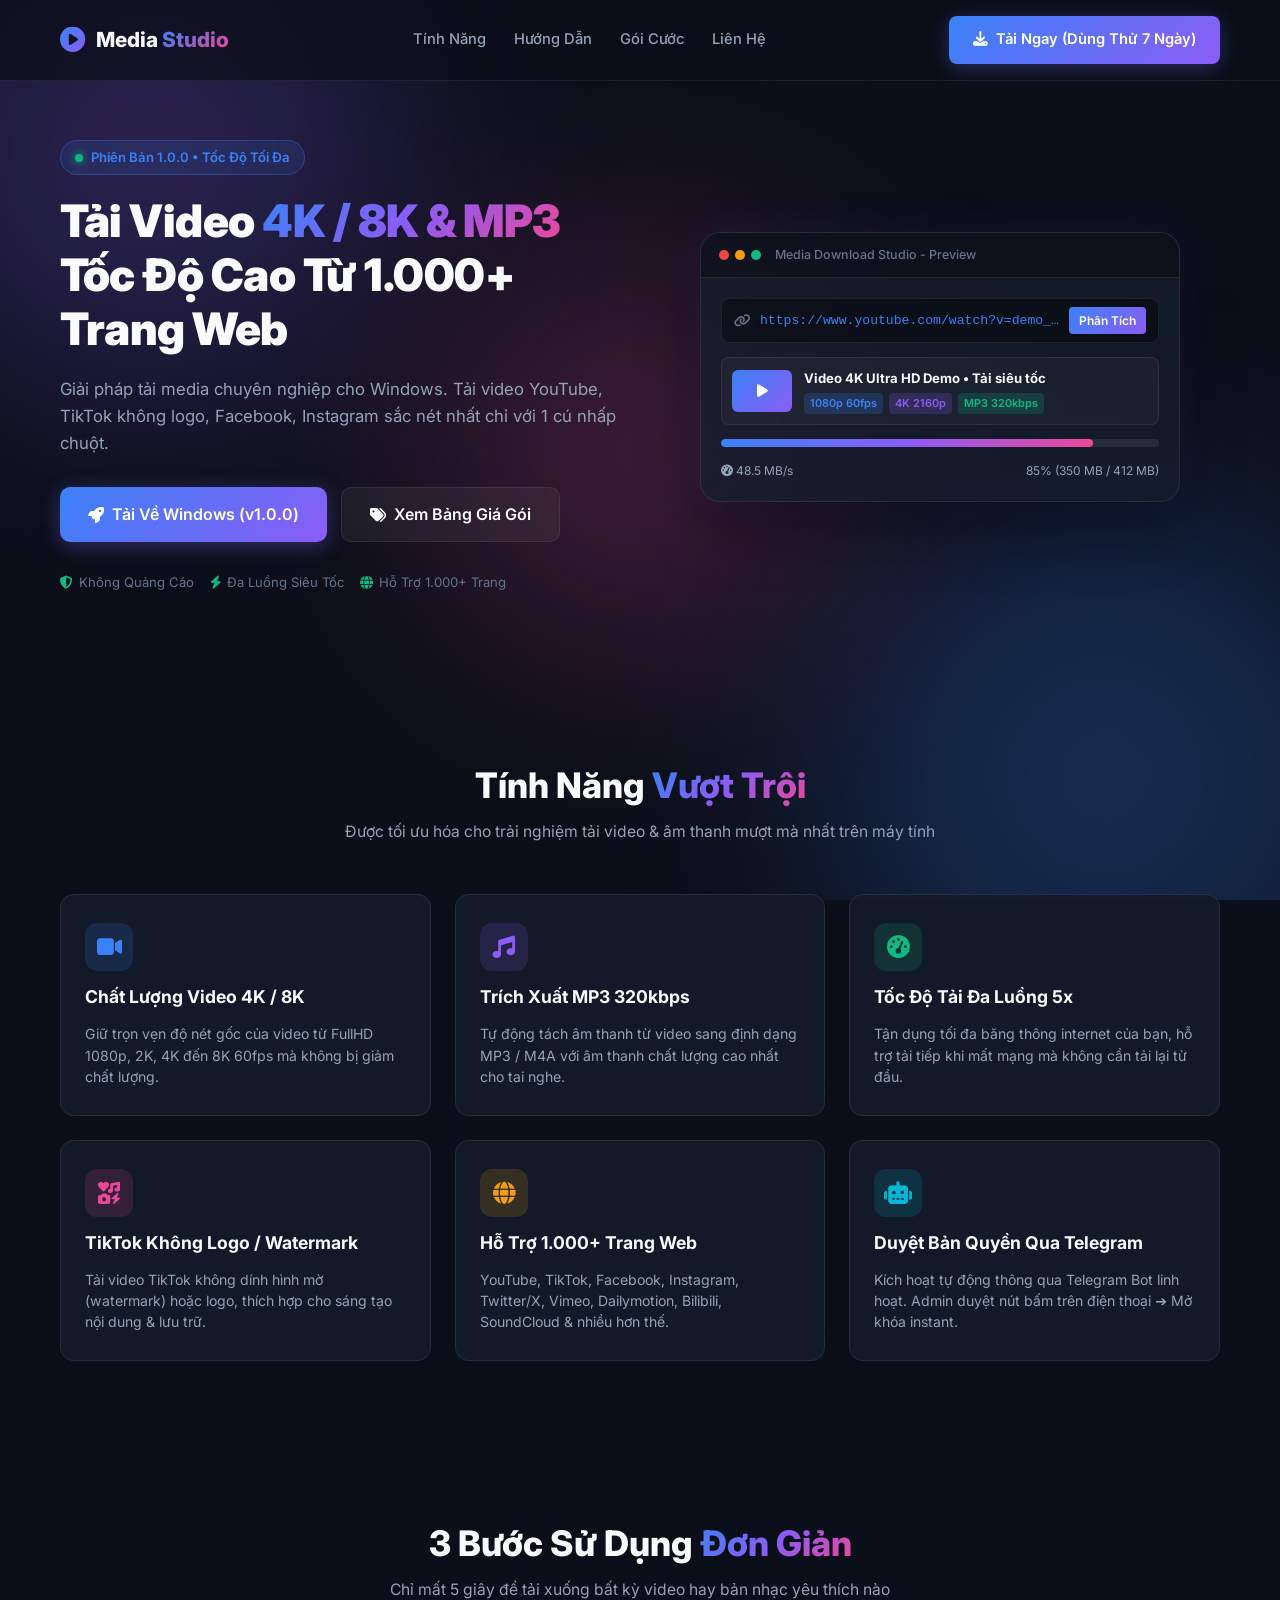
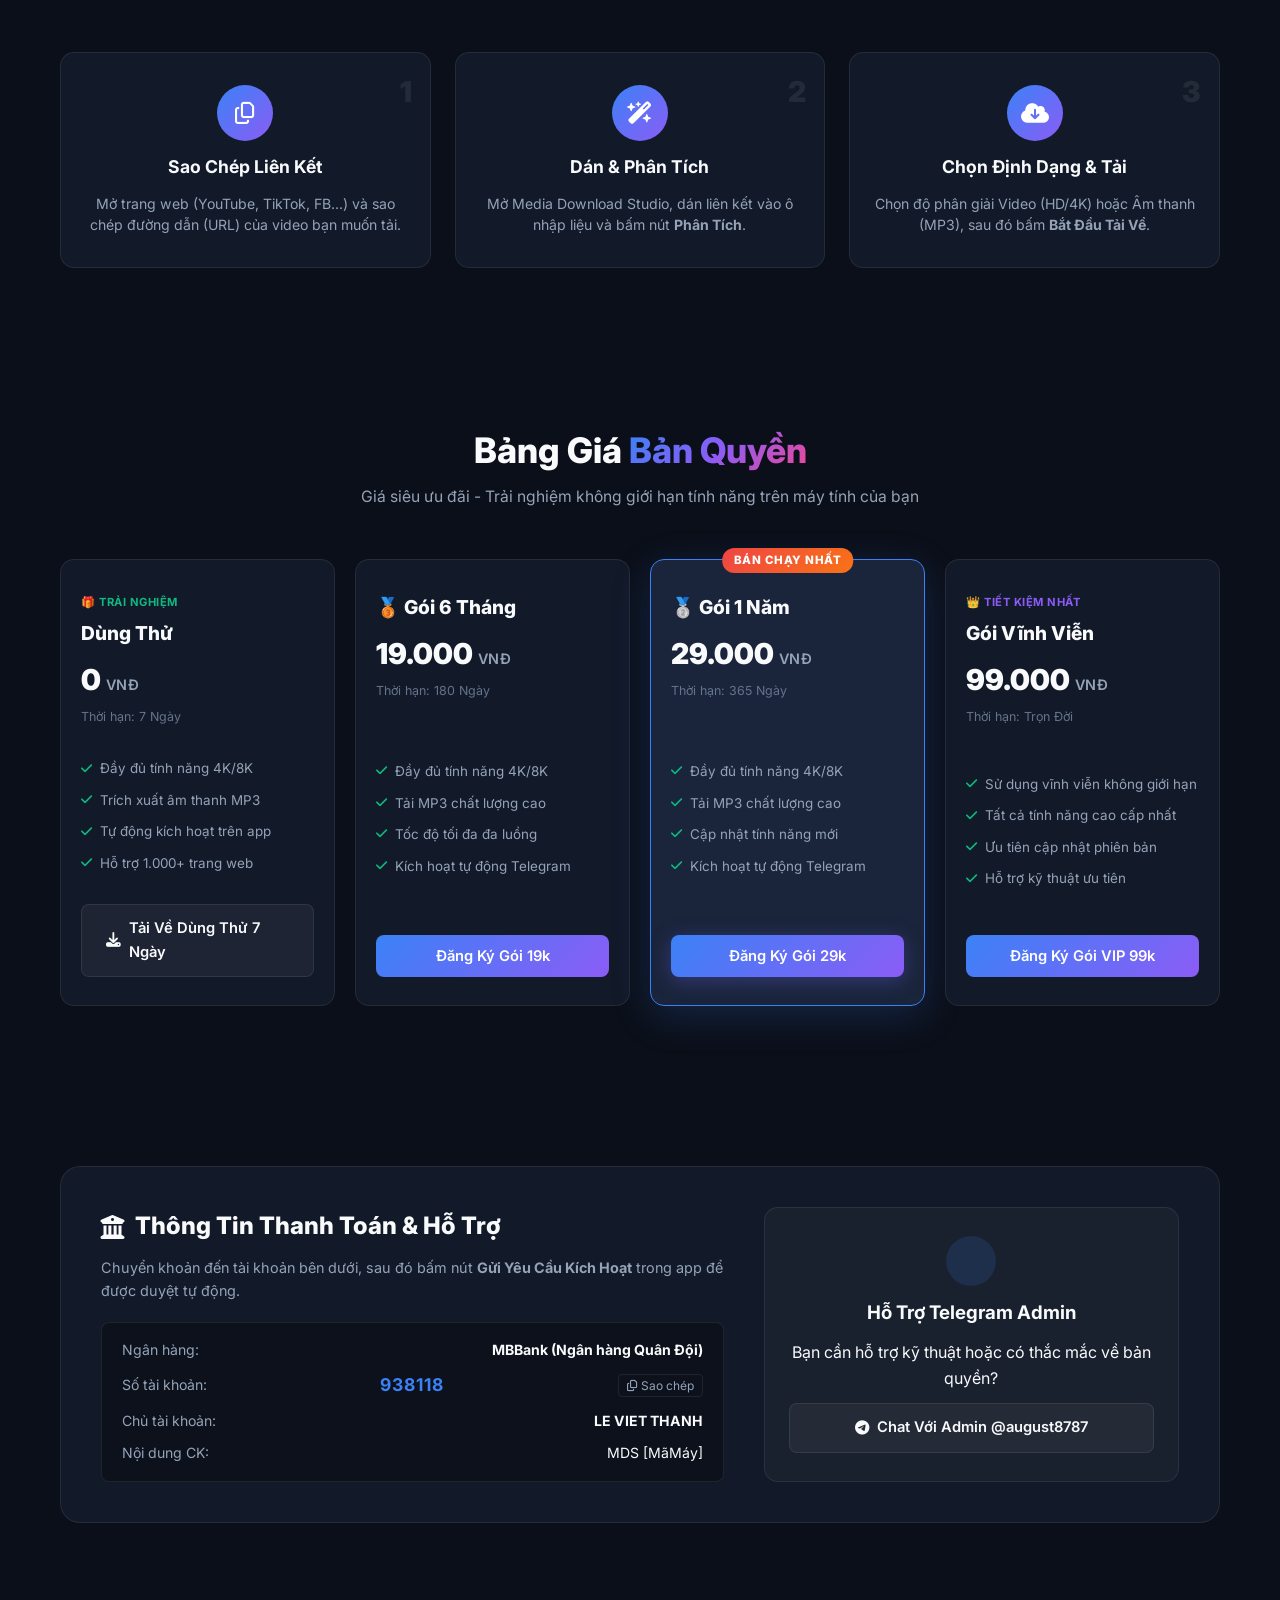
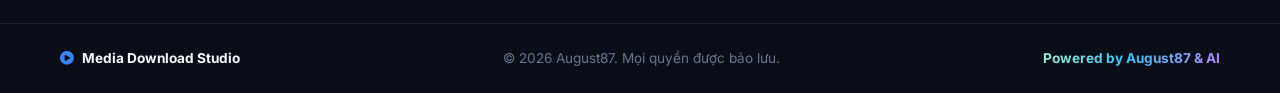
==== public/index.html @ b97351f9 "Link landing page download buttons directly to GitHub Release v1.0.0 zip" ====
<!DOCTYPE html>
<html lang="vi">
<head>
    <meta charset="UTF-8">
    <meta name="viewport" content="width=device-width, initial-scale=1.0">
    <title>Media Download Studio - Tải Video 4K & MP3 Tốc Độ Cao</title>
    <meta name="description" content="Phần mềm tải video 4K/8K và âm thanh MP3 tốc độ cao từ YouTube, TikTok không logo, Facebook, Instagram & 1.000+ trang web. Dùng thử 7 ngày miễn phí!">
    <meta name="keywords" content="Media Download Studio, tải video youtube, tải tiktok không logo, tải video fb, tải mp3 320kbps, phần mềm tải video">
    
    <!-- OpenGraph SEO -->
    <meta property="og:title" content="Media Download Studio - Phần Mềm Tải Video & MP3 Tốc Độ Cao">
    <meta property="og:description" content="Tải video 4K/8K và MP3 sắc nét từ 1.000+ trang web. Giao diện tiếng Việt, siêu tốc, không quảng cáo. Dùng thử 7 ngày miễn phí!">
    <meta property="og:type" content="website">

    <!-- Google Fonts & FontAwesome -->
    <link rel="preconnect" href="https://fonts.googleapis.com">
    <link rel="preconnect" href="https://fonts.gstatic.com" crossorigin>
    <link href="https://fonts.googleapis.com/css2?family=Inter:wght@300;400;500;600;700;800;900&display=swap" rel="stylesheet">
    <link rel="stylesheet" href="https://cdnjs.cloudflare.com/ajax/libs/font-awesome/6.4.0/css/all.min.css">
    
    <link rel="stylesheet" href="style.css">
</head>
<body>
    <div class="background-blobs">
        <div class="blob blob-1"></div>
        <div class="blob blob-2"></div>
        <div class="blob blob-3"></div>
    </div>

    <!-- Header Navbar -->
    <header class="site-header">
        <div class="container navbar-inner">
            <a href="#" class="logo">
                <i class="fa-solid fa-circle-play logo-icon"></i>
                <span class="logo-text">Media <span class="highlight">Studio</span></span>
            </a>
            <nav class="nav-links">
                <a href="#features">Tính Năng</a>
                <a href="#how-it-works">Hướng Dẫn</a>
                <a href="#pricing">Gói Cước</a>
                <a href="#support">Liên Hệ</a>
            </nav>
            <div class="header-cta">
                <a href="https://github.com/tuongotpho/media_dl/releases/download/v1.0.0/MediaDownloadStudio_v1.0.zip" class="btn-primary btn-glow btn-download-app" target="_blank" rel="noopener">
                    <i class="fa-solid fa-download"></i> Tải Ngay (Dùng Thử 7 Ngày)
                </a>
            </div>
        </div>
    </header>

    <!-- Hero Section -->
    <section class="hero-section">
        <div class="container hero-inner">
            <div class="hero-content">
                <div class="hero-badge">
                    <span class="pulse-dot"></span>
                    <span>Phiên Bản 1.0.0 • Tốc Độ Tối Đa</span>
                </div>
                <h1 class="hero-title">
                    Tải Video <span class="gradient-text">4K / 8K & MP3</span> Tốc Độ Cao Từ 1.000+ Trang Web
                </h1>
                <p class="hero-subtitle">
                    Giải pháp tải media chuyên nghiệp cho Windows. Tải video YouTube, TikTok không logo, Facebook, Instagram sắc nét nhất chỉ với 1 cú nhấp chuột.
                </p>
                <div class="hero-buttons">
                    <a href="https://github.com/tuongotpho/media_dl/releases/download/v1.0.0/MediaDownloadStudio_v1.0.zip" class="btn-primary btn-lg btn-glow btn-download-app" target="_blank" rel="noopener">
                        <i class="fa-solid fa-rocket"></i> Tải Về Windows (v1.0.0)
                    </a>
                    <a href="#pricing" class="btn-outline btn-lg">
                        <i class="fa-solid fa-tags"></i> Xem Bảng Giá Gói
                    </a>
                </div>
                <div class="hero-trust-tags">
                    <span><i class="fa-solid fa-shield-halved"></i> Không Quảng Cáo</span>
                    <span><i class="fa-solid fa-bolt"></i> Đa Luồng Siêu Tốc</span>
                    <span><i class="fa-solid fa-globe"></i> Hỗ Trợ 1.000+ Trang</span>
                </div>
            </div>

            <!-- Hero App Preview Mockup -->
            <div class="hero-mockup-wrapper">
                <div class="mockup-card">
                    <div class="mockup-header">
                        <div class="window-dots">
                            <span class="dot red"></span>
                            <span class="dot yellow"></span>
                            <span class="dot green"></span>
                        </div>
                        <div class="mockup-title">Media Download Studio - Preview</div>
                    </div>
                    <div class="mockup-body">
                        <div class="fake-input-bar">
                            <i class="fa-solid fa-link"></i>
                            <span class="fake-url">https://www.youtube.com/watch?v=demo_video_4k</span>
                            <span class="fake-btn">Phân Tích</span>
                        </div>
                        <div class="fake-preview-item">
                            <div class="fake-thumb">
                                <i class="fa-solid fa-play"></i>
                            </div>
                            <div class="fake-info">
                                <div class="fake-title">Video 4K Ultra HD Demo • Tải siêu tốc</div>
                                <div class="fake-tags">
                                    <span class="tag-blue">1080p 60fps</span>
                                    <span class="tag-purple">4K 2160p</span>
                                    <span class="tag-emerald">MP3 320kbps</span>
                                </div>
                            </div>
                        </div>
                        <div class="fake-progress-bar">
                            <div class="progress-fill" style="width: 85%;"></div>
                        </div>
                        <div class="fake-stats">
                            <span><i class="fa-solid fa-gauge-high"></i> 48.5 MB/s</span>
                            <span>85% (350 MB / 412 MB)</span>
                        </div>
                    </div>
                </div>
            </div>
        </div>
    </section>

    <!-- Features Section -->
    <section id="features" class="features-section">
        <div class="container">
            <div class="section-header">
                <h2 class="section-title">Tính Năng <span class="gradient-text">Vượt Trội</span></h2>
                <p class="section-subtitle">Được tối ưu hóa cho trải nghiệm tải video & âm thanh mượt mà nhất trên máy tính</p>
            </div>

            <div class="features-grid">
                <div class="feature-card">
                    <div class="feature-icon icon-blue">
                        <i class="fa-solid fa-video"></i>
                    </div>
                    <h3>Chất Lượng Video 4K / 8K</h3>
                    <p>Giữ trọn vẹn độ nét gốc của video từ FullHD 1080p, 2K, 4K đến 8K 60fps mà không bị giảm chất lượng.</p>
                </div>

                <div class="feature-card">
                    <div class="feature-icon icon-purple">
                        <i class="fa-solid fa-music"></i>
                    </div>
                    <h3>Trích Xuất MP3 320kbps</h3>
                    <p>Tự động tách âm thanh từ video sang định dạng MP3 / M4A với âm thanh chất lượng cao nhất cho tai nghe.</p>
                </div>

                <div class="feature-card">
                    <div class="feature-icon icon-emerald">
                        <i class="fa-solid fa-gauge-high"></i>
                    </div>
                    <h3>Tốc Độ Tải Đa Luồng 5x</h3>
                    <p>Tận dụng tối đa băng thông internet của bạn, hỗ trợ tải tiếp khi mất mạng mà không cần tải lại từ đầu.</p>
                </div>

                <div class="feature-card">
                    <div class="feature-icon icon-pink">
                        <i class="fa-solid fa-icons"></i>
                    </div>
                    <h3>TikTok Không Logo / Watermark</h3>
                    <p>Tải video TikTok không dính hình mờ (watermark) hoặc logo, thích hợp cho sáng tạo nội dung & lưu trữ.</p>
                </div>

                <div class="feature-card">
                    <div class="feature-icon icon-amber">
                        <i class="fa-solid fa-globe"></i>
                    </div>
                    <h3>Hỗ Trợ 1.000+ Trang Web</h3>
                    <p>YouTube, TikTok, Facebook, Instagram, Twitter/X, Vimeo, Dailymotion, Bilibili, SoundCloud & nhiều hơn thế.</p>
                </div>

                <div class="feature-card">
                    <div class="feature-icon icon-cyan">
                        <i class="fa-solid fa-robot"></i>
                    </div>
                    <h3>Duyệt Bản Quyền Qua Telegram</h3>
                    <p>Kích hoạt tự động thông qua Telegram Bot linh hoạt. Admin duyệt nút bấm trên điện thoại ➔ Mở khóa instant.</p>
                </div>
            </div>
        </div>
    </section>

    <!-- How It Works Section -->
    <section id="how-it-works" class="steps-section">
        <div class="container">
            <div class="section-header">
                <h2 class="section-title">3 Bước Sử Dụng <span class="gradient-text">Đơn Giản</span></h2>
                <p class="section-subtitle">Chỉ mất 5 giây để tải xuống bất kỳ video hay bản nhạc yêu thích nào</p>
            </div>

            <div class="steps-grid">
                <div class="step-card">
                    <div class="step-number">1</div>
                    <div class="step-icon"><i class="fa-regular fa-copy"></i></div>
                    <h3>Sao Chép Liên Kết</h3>
                    <p>Mở trang web (YouTube, TikTok, FB...) và sao chép đường dẫn (URL) của video bạn muốn tải.</p>
                </div>

                <div class="step-card">
                    <div class="step-number">2</div>
                    <div class="step-icon"><i class="fa-solid fa-wand-magic-sparkles"></i></div>
                    <h3>Dán & Phân Tích</h3>
                    <p>Mở Media Download Studio, dán liên kết vào ô nhập liệu và bấm nút <strong>Phân Tích</strong>.</p>
                </div>

                <div class="step-card">
                    <div class="step-number">3</div>
                    <div class="step-icon"><i class="fa-solid fa-cloud-arrow-down"></i></div>
                    <h3>Chọn Định Dạng & Tải</h3>
                    <p>Chọn độ phân giải Video (HD/4K) hoặc Âm thanh (MP3), sau đó bấm <strong>Bắt Đầu Tải Về</strong>.</p>
                </div>
            </div>
        </div>
    </section>

    <!-- Pricing Section -->
    <section id="pricing" class="pricing-section">
        <div class="container">
            <div class="section-header">
                <h2 class="section-title">Bảng Giá <span class="gradient-text">Bản Quyền</span></h2>
                <p class="section-subtitle">Giá siêu ưu đãi - Trải nghiệm không giới hạn tính năng trên máy tính của bạn</p>
            </div>

            <div class="pricing-grid">
                <!-- Trial Plan -->
                <div class="price-card">
                    <div class="price-header">
                        <span class="plan-badge-top">🎁 Trải Nghiệm</span>
                        <h3 class="plan-name">Dùng Thử</h3>
                        <div class="plan-price">0 <span class="currency">VNĐ</span></div>
                        <span class="plan-period">Thời hạn: 7 Ngày</span>
                    </div>
                    <ul class="plan-features">
                        <li><i class="fa-solid fa-check"></i> Đầy đủ tính năng 4K/8K</li>
                        <li><i class="fa-solid fa-check"></i> Trích xuất âm thanh MP3</li>
                        <li><i class="fa-solid fa-check"></i> Tự động kích hoạt trên app</li>
                        <li><i class="fa-solid fa-check"></i> Hỗ trợ 1.000+ trang web</li>
                    </ul>
                    <a href="https://github.com/tuongotpho/media_dl/releases/download/v1.0.0/MediaDownloadStudio_v1.0.zip" class="btn-outline btn-block btn-download-app" target="_blank" rel="noopener">
                        <i class="fa-solid fa-download"></i> Tải Về Dùng Thử 7 Ngày
                    </a>
                </div>

                <!-- 6 Months Plan -->
                <div class="price-card">
                    <div class="price-header">
                        <h3 class="plan-name">🥉 Gói 6 Tháng</h3>
                        <div class="plan-price">19.000 <span class="currency">VNĐ</span></div>
                        <span class="plan-period">Thời hạn: 180 Ngày</span>
                    </div>
                    <ul class="plan-features">
                        <li><i class="fa-solid fa-check"></i> Đầy đủ tính năng 4K/8K</li>
                        <li><i class="fa-solid fa-check"></i> Tải MP3 chất lượng cao</li>
                        <li><i class="fa-solid fa-check"></i> Tốc độ tối đa đa luồng</li>
                        <li><i class="fa-solid fa-check"></i> Kích hoạt tự động Telegram</li>
                    </ul>
                    <button type="button" class="btn-primary btn-block open-bank-modal" data-plan-title="6 Tháng" data-price="19.000 VNĐ" data-code="6M">
                        Đăng Ký Gói 19k
                    </button>
                </div>

                <!-- 1 Year Plan (Featured) -->
                <div class="price-card featured">
                    <div class="popular-ribbon">BÁN CHẠY NHẤT</div>
                    <div class="price-header">
                        <h3 class="plan-name">🥈 Gói 1 Năm</h3>
                        <div class="plan-price">29.000 <span class="currency">VNĐ</span></div>
                        <span class="plan-period">Thời hạn: 365 Ngày</span>
                    </div>
                    <ul class="plan-features">
                        <li><i class="fa-solid fa-check"></i> Đầy đủ tính năng 4K/8K</li>
                        <li><i class="fa-solid fa-check"></i> Tải MP3 chất lượng cao</li>
                        <li><i class="fa-solid fa-check"></i> Cập nhật tính năng mới</li>
                        <li><i class="fa-solid fa-check"></i> Kích hoạt tự động Telegram</li>
                    </ul>
                    <button type="button" class="btn-primary btn-block btn-glow open-bank-modal" data-plan-title="1 Năm" data-price="29.000 VNĐ" data-code="1Y">
                        Đăng Ký Gói 29k
                    </button>
                </div>

                <!-- Lifetime Plan -->
                <div class="price-card vip">
                    <div class="price-header">
                        <span class="plan-badge-top vip">👑 TIẾT KIỆM NHẤT</span>
                        <h3 class="plan-name">Gói Vĩnh Viễn</h3>
                        <div class="plan-price">99.000 <span class="currency">VNĐ</span></div>
                        <span class="plan-period">Thời hạn: Trọn Đời</span>
                    </div>
                    <ul class="plan-features">
                        <li><i class="fa-solid fa-check"></i> Sử dụng vĩnh viễn không giới hạn</li>
                        <li><i class="fa-solid fa-check"></i> Tất cả tính năng cao cấp nhất</li>
                        <li><i class="fa-solid fa-check"></i> Ưu tiên cập nhật phiên bản</li>
                        <li><i class="fa-solid fa-check"></i> Hỗ trợ kỹ thuật ưu tiên</li>
                    </ul>
                    <button type="button" class="btn-primary btn-block open-bank-modal" data-plan-title="Vĩnh Viễn" data-price="99.000 VNĐ" data-code="VIP">
                        Đăng Ký Gói VIP 99k
                    </button>
                </div>
            </div>
        </div>
    </section>

    <!-- Bank Info & Support Section -->
    <section id="support" class="support-section">
        <div class="container">
            <div class="support-box">
                <div class="support-info">
                    <h2><i class="fa-solid fa-building-columns"></i> Thông Tin Thanh Toán & Hỗ Trợ</h2>
                    <p>Chuyển khoản đến tài khoản bên dưới, sau đó bấm nút <strong>Gửi Yêu Cầu Kích Hoạt</strong> trong app để được duyệt tự động.</p>
                    
                    <div class="bank-details-card">
                        <div class="bank-detail-row">
                            <span>Ngân hàng:</span>
                            <strong>MBBank (Ngân hàng Quân Đội)</strong>
                        </div>
                        <div class="bank-detail-row">
                            <span>Số tài khoản:</span>
                            <strong class="highlight-stk" id="stk-val">938118</strong>
                            <button type="button" id="btn-copy-stk" class="btn-xs-copy"><i class="fa-regular fa-copy"></i> Sao chép</button>
                        </div>
                        <div class="bank-detail-row">
                            <span>Chủ tài khoản:</span>
                            <strong>LE VIET THANH</strong>
                        </div>
                        <div class="bank-detail-row">
                            <span>Nội dung CK:</span>
                            <code>MDS [MãMáy]</code>
                        </div>
                    </div>
                </div>

                <div class="support-contact">
                    <div class="contact-card">
                        <div class="contact-icon"><i class="fa-paper-plane"></i></div>
                        <h3>Hỗ Trợ Telegram Admin</h3>
                        <p>Bạn cần hỗ trợ kỹ thuật hoặc có thắc mắc về bản quyền?</p>
                        <a href="https://t.me/august8787" target="_blank" rel="noopener" class="btn-outline btn-block">
                            <i class="fa-brands fa-telegram"></i> Chat Với Admin @august8787
                        </a>
                    </div>
                </div>
            </div>
        </div>
    </section>

    <!-- Footer -->
    <footer class="site-footer">
        <div class="container footer-inner">
            <div class="footer-brand">
                <i class="fa-solid fa-circle-play"></i>
                <span>Media Download Studio</span>
            </div>
            <p class="footer-copy">© 2026 August87. Mọi quyền được bảo lưu.</p>
            <p class="footer-powered">Powered by August87 & AI</p>
        </div>
    </footer>

    <!-- Bank Modal -->
    <div id="bank-modal" class="modal-overlay hidden">
        <div class="modal-card">
            <div class="modal-header">
                <h3>Đăng Ký <span id="modal-plan-title">Gói 1 Năm</span></h3>
                <button type="button" id="btn-close-modal" class="btn-close">&times;</button>
            </div>
            <div class="modal-body">
                <div class="modal-price-tag" id="modal-price-tag">29.000 VNĐ</div>
                <div class="bank-details-card">
                    <div class="bank-detail-row">
                        <span>Ngân hàng:</span>
                        <strong>MBBank (Ngân hàng Quân Đội)</strong>
                    </div>
                    <div class="bank-detail-row">
                        <span>Số tài khoản:</span>
                        <strong class="highlight-stk">938118</strong>
                    </div>
                    <div class="bank-detail-row">
                        <span>Chủ tài khoản:</span>
                        <strong>LE VIET THANH</strong>
                    </div>
                    <div class="bank-detail-row">
                        <span>Nội dung CK:</span>
                        <code>MDS [MãMáy] <span id="modal-code">1Y</span></code>
                    </div>
                </div>
                <p class="modal-note">Sau khi chuyển khoản, hãy mở ứng dụng <strong>Media Download Studio</strong> trên máy tính và bấm <strong>Gửi Yêu Cầu Kích Hoạt Tự Động</strong> để được duyệt ngay lập tức!</p>
            </div>
        </div>
    </div>

    <script src="script.js"></script>
</body>
</html>
---- public/style.css ----
/* RESET & VARIABLES */
:root {
    --bg-dark: #0b0f19;
    --card-bg: rgba(22, 30, 46, 0.75);
    --card-border: rgba(255, 255, 255, 0.08);
    --text-primary: #f8fafc;
    --text-secondary: #94a3b8;
    --text-muted: #64748b;
    --accent-blue: #3b82f6;
    --accent-purple: #8b5cf6;
    --accent-pink: #ec4899;
    --accent-emerald: #10b981;
    --accent-amber: #f59e0b;
    --radius-lg: 20px;
    --radius-md: 14px;
    --radius-sm: 8px;
    --transition-fast: 0.25s cubic-bezier(0.4, 0, 0.2, 1);
    --font-sans: 'Inter', system-ui, -apple-system, sans-serif;
}

* {
    margin: 0;
    padding: 0;
    box-sizing: border-box;
    font-family: var(--font-sans);
    scroll-behavior: smooth;
}

body {
    background-color: var(--bg-dark);
    color: var(--text-primary);
    line-height: 1.6;
    overflow-x: hidden;
    position: relative;
}

/* CONTAINER */
.container {
    max-width: 1200px;
    margin: 0 auto;
    padding: 0 20px;
}

/* ANIMATED BACKGROUND BLOBS */
.background-blobs {
    position: fixed;
    top: 0;
    left: 0;
    width: 100vw;
    height: 100vh;
    z-index: 0;
    overflow: hidden;
    pointer-events: none;
}

.blob {
    position: absolute;
    border-radius: 50%;
    filter: blur(120px);
    opacity: 0.25;
    animation: blob-float 22s infinite ease-in-out alternate;
}

.blob-1 {
    width: 500px;
    height: 500px;
    background: var(--accent-purple);
    top: -100px;
    left: -100px;
}

.blob-2 {
    width: 550px;
    height: 550px;
    background: var(--accent-blue);
    bottom: -150px;
    right: -100px;
    animation-delay: -5s;
}

.blob-3 {
    width: 400px;
    height: 400px;
    background: var(--accent-pink);
    top: 50%;
    left: 50%;
    transform: translate(-50%, -50%);
    animation-delay: -10s;
}

@keyframes blob-float {
    0% { transform: translate(0, 0) scale(1); }
    50% { transform: translate(40px, 50px) scale(1.08); }
    100% { transform: translate(-30px, 30px) scale(0.95); }
}

/* NAVBAR */
.site-header {
    position: fixed;
    top: 0;
    left: 0;
    width: 100%;
    z-index: 100;
    padding: 16px 0;
    background: rgba(11, 15, 25, 0.7);
    backdrop-filter: blur(20px);
    border-bottom: 1px solid var(--card-border);
    transition: var(--transition-fast);
}

.navbar-inner {
    display: flex;
    justify-content: space-between;
    align-items: center;
}

.logo {
    display: flex;
    align-items: center;
    gap: 10px;
    font-size: 1.3rem;
    font-weight: 800;
    text-decoration: none;
    color: var(--text-primary);
}

.logo-icon {
    font-size: 1.6rem;
    background: linear-gradient(135deg, var(--accent-blue), var(--accent-purple));
    -webkit-background-clip: text;
    -webkit-text-fill-color: transparent;
}

.highlight {
    background: linear-gradient(135deg, var(--accent-blue), var(--accent-pink));
    -webkit-background-clip: text;
    -webkit-text-fill-color: transparent;
}

.nav-links {
    display: flex;
    gap: 28px;
}

.nav-links a {
    color: var(--text-secondary);
    text-decoration: none;
    font-size: 0.92rem;
    font-weight: 500;
    transition: var(--transition-fast);
}

.nav-links a:hover {
    color: var(--text-primary);
}

/* BUTTONS */
.btn-primary {
    background: linear-gradient(135deg, var(--accent-blue), var(--accent-purple));
    color: #fff;
    border: none;
    padding: 12px 24px;
    border-radius: var(--radius-sm);
    font-weight: 600;
    font-size: 0.92rem;
    cursor: pointer;
    display: inline-flex;
    align-items: center;
    justify-content: center;
    gap: 8px;
    transition: var(--transition-fast);
    text-decoration: none;
}

.btn-primary:hover {
    transform: translateY(-2px);
    box-shadow: 0 8px 25px rgba(99, 102, 241, 0.45);
}

.btn-glow {
    box-shadow: 0 4px 20px rgba(99, 102, 241, 0.35);
}

.btn-outline {
    background: rgba(255, 255, 255, 0.05);
    color: var(--text-primary);
    border: 1px solid var(--card-border);
    padding: 12px 24px;
    border-radius: var(--radius-sm);
    font-size: 0.92rem;
    font-weight: 600;
    cursor: pointer;
    display: inline-flex;
    align-items: center;
    justify-content: center;
    gap: 8px;
    transition: var(--transition-fast);
    text-decoration: none;
}

.btn-outline:hover {
    background: rgba(255, 255, 255, 0.1);
    border-color: rgba(255, 255, 255, 0.25);
    transform: translateY(-2px);
}

.btn-lg {
    padding: 14px 28px;
    font-size: 1rem;
    border-radius: 10px;
}

.btn-block {
    width: 100%;
}

/* HERO SECTION */
.hero-section {
    position: relative;
    z-index: 1;
    padding: 140px 0 90px 0;
}

.hero-inner {
    display: grid;
    grid-template-columns: 1fr 1fr;
    gap: 40px;
    align-items: center;
}

.hero-content {
    display: flex;
    flex-direction: column;
    gap: 20px;
}

.hero-badge {
    display: inline-flex;
    align-items: center;
    gap: 8px;
    background: rgba(59, 130, 246, 0.12);
    border: 1px solid rgba(59, 130, 246, 0.3);
    color: var(--accent-blue);
    padding: 6px 14px;
    border-radius: 20px;
    font-size: 0.82rem;
    font-weight: 600;
    width: fit-content;
}

.pulse-dot {
    width: 8px;
    height: 8px;
    border-radius: 50%;
    background: var(--accent-emerald);
    box-shadow: 0 0 10px var(--accent-emerald);
    animation: pulse 2s infinite;
}

@keyframes pulse {
    0% { transform: scale(0.95); opacity: 0.8; }
    50% { transform: scale(1.2); opacity: 1; }
    100% { transform: scale(0.95); opacity: 0.8; }
}

.hero-title {
    font-size: 2.8rem;
    font-weight: 900;
    line-height: 1.2;
    letter-spacing: -0.5px;
}

.gradient-text {
    background: linear-gradient(135deg, var(--accent-blue), var(--accent-purple), var(--accent-pink));
    -webkit-background-clip: text;
    -webkit-text-fill-color: transparent;
}

.hero-subtitle {
    font-size: 1.05rem;
    color: var(--text-secondary);
    line-height: 1.6;
}

.hero-buttons {
    display: flex;
    gap: 14px;
    flex-wrap: wrap;
    margin-top: 10px;
}

.hero-trust-tags {
    display: flex;
    gap: 16px;
    margin-top: 10px;
    font-size: 0.82rem;
    color: var(--text-muted);
}

.hero-trust-tags span {
    display: flex;
    align-items: center;
    gap: 6px;
}

.hero-trust-tags i {
    color: var(--accent-emerald);
}

/* HERO MOCKUP CARD */
.hero-mockup-wrapper {
    display: flex;
    justify-content: center;
}

.mockup-card {
    background: var(--card-bg);
    backdrop-filter: blur(30px);
    border: 1px solid var(--card-border);
    border-radius: var(--radius-lg);
    box-shadow: 0 25px 60px rgba(0, 0, 0, 0.4), 0 0 40px rgba(99, 102, 241, 0.12);
    width: 100%;
    max-width: 480px;
    overflow: hidden;
}

.mockup-header {
    background: rgba(0, 0, 0, 0.3);
    padding: 12px 18px;
    display: flex;
    align-items: center;
    gap: 14px;
    border-bottom: 1px solid var(--card-border);
}

.window-dots {
    display: flex;
    gap: 6px;
}

.dot {
    width: 10px;
    height: 10px;
    border-radius: 50%;
}

.dot.red { background: #ef4444; }
.dot.yellow { background: #f59e0b; }
.dot.green { background: #10b981; }

.mockup-title {
    font-size: 0.78rem;
    color: var(--text-muted);
    font-weight: 500;
}

.mockup-body {
    padding: 20px;
    display: flex;
    flex-direction: column;
    gap: 14px;
}

.fake-input-bar {
    display: flex;
    align-items: center;
    gap: 10px;
    background: rgba(0, 0, 0, 0.4);
    border: 1px solid var(--card-border);
    padding: 8px 12px;
    border-radius: var(--radius-sm);
    font-size: 0.82rem;
}

.fake-input-bar i { color: var(--text-muted); }

.fake-url {
    flex: 1;
    color: var(--accent-blue);
    white-space: nowrap;
    overflow: hidden;
    text-overflow: ellipsis;
    font-family: monospace;
}

.fake-btn {
    background: linear-gradient(135deg, var(--accent-blue), var(--accent-purple));
    color: #fff;
    padding: 4px 10px;
    border-radius: 4px;
    font-size: 0.75rem;
    font-weight: 600;
}

.fake-preview-item {
    display: flex;
    gap: 12px;
    align-items: center;
    background: rgba(255, 255, 255, 0.03);
    padding: 10px;
    border-radius: var(--radius-sm);
    border: 1px solid var(--card-border);
}

.fake-thumb {
    width: 60px;
    height: 42px;
    border-radius: 6px;
    background: linear-gradient(135deg, var(--accent-blue), var(--accent-purple));
    display: flex;
    align-items: center;
    justify-content: center;
    color: #fff;
    font-size: 0.9rem;
    flex-shrink: 0;
}

.fake-info {
    display: flex;
    flex-direction: column;
    gap: 4px;
}

.fake-title {
    font-size: 0.82rem;
    font-weight: 700;
}

.fake-tags {
    display: flex;
    gap: 6px;
}

.fake-tags span {
    font-size: 0.68rem;
    padding: 2px 6px;
    border-radius: 4px;
    font-weight: 600;
}

.tag-blue { background: rgba(59, 130, 246, 0.2); color: var(--accent-blue); }
.tag-purple { background: rgba(139, 92, 246, 0.2); color: var(--accent-purple); }
.tag-emerald { background: rgba(16, 185, 129, 0.2); color: var(--accent-emerald); }

.fake-progress-bar {
    height: 8px;
    background: rgba(255, 255, 255, 0.08);
    border-radius: 4px;
    overflow: hidden;
}

.progress-fill {
    height: 100%;
    background: linear-gradient(90deg, var(--accent-blue), var(--accent-purple), var(--accent-pink));
    border-radius: 4px;
}

.fake-stats {
    display: flex;
    justify-content: space-between;
    font-size: 0.75rem;
    color: var(--text-secondary);
}

/* SECTION COMMON */
.section-header {
    text-align: center;
    max-width: 650px;
    margin: 0 auto 50px auto;
}

.section-title {
    font-size: 2.2rem;
    font-weight: 800;
    line-height: 1.3;
}

.section-subtitle {
    font-size: 0.98rem;
    color: var(--text-secondary);
    margin-top: 10px;
}

/* FEATURES SECTION */
.features-section {
    position: relative;
    z-index: 1;
    padding: 80px 0;
}

.features-grid {
    display: grid;
    grid-template-columns: repeat(3, 1fr);
    gap: 24px;
}

.feature-card {
    background: var(--card-bg);
    backdrop-filter: blur(20px);
    border: 1px solid var(--card-border);
    border-radius: var(--radius-md);
    padding: 28px 24px;
    transition: var(--transition-fast);
    display: flex;
    flex-direction: column;
    gap: 12px;
}

.feature-card:hover {
    transform: translateY(-5px);
    border-color: rgba(255, 255, 255, 0.2);
    box-shadow: 0 15px 40px rgba(0, 0, 0, 0.3);
}

.feature-icon {
    width: 48px;
    height: 48px;
    border-radius: 12px;
    display: flex;
    align-items: center;
    justify-content: center;
    font-size: 1.4rem;
}

.icon-blue { background: rgba(59, 130, 246, 0.15); color: var(--accent-blue); }
.icon-purple { background: rgba(139, 92, 246, 0.15); color: var(--accent-purple); }
.icon-emerald { background: rgba(16, 185, 129, 0.15); color: var(--accent-emerald); }
.icon-pink { background: rgba(236, 72, 153, 0.15); color: var(--accent-pink); }
.icon-amber { background: rgba(245, 158, 11, 0.15); color: var(--accent-amber); }
.icon-cyan { background: rgba(6, 182, 212, 0.15); color: #06b6d4; }

.feature-card h3 {
    font-size: 1.1rem;
    font-weight: 700;
}

.feature-card p {
    font-size: 0.88rem;
    color: var(--text-secondary);
    line-height: 1.5;
}

/* STEPS SECTION */
.steps-section {
    position: relative;
    z-index: 1;
    padding: 80px 0;
}

.steps-grid {
    display: grid;
    grid-template-columns: repeat(3, 1fr);
    gap: 24px;
}

.step-card {
    position: relative;
    background: var(--card-bg);
    backdrop-filter: blur(20px);
    border: 1px solid var(--card-border);
    border-radius: var(--radius-md);
    padding: 32px 24px;
    text-align: center;
    display: flex;
    flex-direction: column;
    align-items: center;
    gap: 12px;
}

.step-number {
    position: absolute;
    top: 16px;
    right: 18px;
    font-size: 1.8rem;
    font-weight: 900;
    color: rgba(255, 255, 255, 0.08);
}

.step-icon {
    width: 56px;
    height: 56px;
    border-radius: 50%;
    background: linear-gradient(135deg, var(--accent-blue), var(--accent-purple));
    display: flex;
    align-items: center;
    justify-content: center;
    font-size: 1.4rem;
    color: #fff;
}

.step-card h3 {
    font-size: 1.1rem;
    font-weight: 700;
}

.step-card p {
    font-size: 0.88rem;
    color: var(--text-secondary);
    line-height: 1.5;
}

/* PRICING SECTION */
.pricing-section {
    position: relative;
    z-index: 1;
    padding: 80px 0;
}

.pricing-grid {
    display: grid;
    grid-template-columns: repeat(4, 1fr);
    gap: 20px;
    align-items: stretch;
}

.price-card {
    position: relative;
    background: var(--card-bg);
    backdrop-filter: blur(20px);
    border: 1px solid var(--card-border);
    border-radius: var(--radius-md);
    padding: 28px 20px;
    display: flex;
    flex-direction: column;
    justify-content: space-between;
    gap: 20px;
    transition: var(--transition-fast);
}

.price-card:hover {
    transform: translateY(-5px);
    border-color: rgba(255, 255, 255, 0.2);
}

.price-card.featured {
    border-color: var(--accent-blue);
    background: rgba(30, 41, 65, 0.85);
    box-shadow: 0 10px 40px rgba(59, 130, 246, 0.2);
}

.popular-ribbon {
    position: absolute;
    top: -12px;
    left: 50%;
    transform: translateX(-50%);
    background: linear-gradient(135deg, #ef4444, #f97316);
    color: #fff;
    font-size: 0.72rem;
    font-weight: 800;
    padding: 3px 12px;
    border-radius: 12px;
    letter-spacing: 0.5px;
}

.plan-badge-top {
    font-size: 0.7rem;
    font-weight: 700;
    color: var(--accent-emerald);
    text-transform: uppercase;
    letter-spacing: 0.5px;
}

.plan-badge-top.vip {
    color: var(--accent-purple);
}

.plan-name {
    font-size: 1.2rem;
    font-weight: 800;
    margin-top: 4px;
}

.plan-price {
    font-size: 1.8rem;
    font-weight: 900;
    color: var(--text-primary);
    margin-top: 8px;
}

.plan-price .currency {
    font-size: 0.9rem;
    font-weight: 600;
    color: var(--text-secondary);
}

.plan-period {
    font-size: 0.78rem;
    color: var(--text-muted);
}

.plan-features {
    list-style: none;
    display: flex;
    flex-direction: column;
    gap: 10px;
    margin: 10px 0;
}

.plan-features li {
    font-size: 0.84rem;
    color: var(--text-secondary);
    display: flex;
    align-items: center;
    gap: 8px;
}

.plan-features li i {
    color: var(--accent-emerald);
    font-size: 0.8rem;
}

/* SUPPORT SECTION */
.support-section {
    position: relative;
    z-index: 1;
    padding: 80px 0 100px 0;
}

.support-box {
    background: var(--card-bg);
    backdrop-filter: blur(20px);
    border: 1px solid var(--card-border);
    border-radius: var(--radius-lg);
    padding: 40px;
    display: grid;
    grid-template-columns: 1.2fr 0.8fr;
    gap: 40px;
}

.support-info h2 {
    font-size: 1.5rem;
    font-weight: 800;
    margin-bottom: 10px;
    display: flex;
    align-items: center;
    gap: 10px;
}

.support-info p {
    font-size: 0.9rem;
    color: var(--text-secondary);
    margin-bottom: 20px;
}

.bank-details-card {
    background: rgba(0, 0, 0, 0.3);
    border: 1px solid var(--card-border);
    border-radius: var(--radius-sm);
    padding: 16px 20px;
    display: flex;
    flex-direction: column;
    gap: 10px;
    font-size: 0.88rem;
}

.bank-detail-row {
    display: flex;
    justify-content: space-between;
    align-items: center;
}

.bank-detail-row span { color: var(--text-secondary); }

.highlight-stk {
    color: var(--accent-blue);
    font-size: 1.1rem;
    letter-spacing: 1px;
}

.btn-xs-copy {
    background: transparent;
    border: 1px solid var(--card-border);
    color: var(--text-secondary);
    padding: 3px 8px;
    border-radius: 4px;
    font-size: 0.75rem;
    cursor: pointer;
}

.contact-card {
    background: rgba(255, 255, 255, 0.03);
    border: 1px solid var(--card-border);
    border-radius: var(--radius-md);
    padding: 24px;
    text-align: center;
    display: flex;
    flex-direction: column;
    align-items: center;
    gap: 12px;
    height: 100%;
    justify-content: center;
}

.contact-icon {
    width: 50px;
    height: 50px;
    border-radius: 50%;
    background: rgba(59, 130, 246, 0.15);
    color: var(--accent-blue);
    font-size: 1.3rem;
    display: flex;
    align-items: center;
    justify-content: center;
}

/* FOOTER */
.site-footer {
    border-top: 1px solid var(--card-border);
    padding: 24px 0;
    background: rgba(11, 15, 25, 0.9);
    position: relative;
    z-index: 1;
}

.footer-inner {
    display: flex;
    justify-content: space-between;
    align-items: center;
    font-size: 0.85rem;
    color: var(--text-muted);
}

.footer-brand {
    display: flex;
    align-items: center;
    gap: 8px;
    font-weight: 700;
    color: var(--text-primary);
}

.footer-brand i { color: var(--accent-blue); }

.footer-powered {
    font-weight: 700;
    background: linear-gradient(135deg, #a7f3d0, #38bdf8, #c084fc);
    -webkit-background-clip: text;
    -webkit-text-fill-color: transparent;
}

/* MODAL */
.modal-overlay {
    position: fixed;
    top: 0;
    left: 0;
    width: 100vw;
    height: 100vh;
    background: rgba(5, 8, 15, 0.85);
    backdrop-filter: blur(12px);
    z-index: 999;
    display: flex;
    align-items: center;
    justify-content: center;
    padding: 20px;
}

.hidden { display: none !important; }

.modal-card {
    background: #111827;
    border: 1px solid rgba(255, 255, 255, 0.12);
    border-radius: 18px;
    width: 100%;
    max-width: 480px;
    padding: 24px;
    box-shadow: 0 20px 60px rgba(0, 0, 0, 0.6);
}

.modal-header {
    display: flex;
    justify-content: space-between;
    align-items: center;
    margin-bottom: 16px;
}

.btn-close {
    background: transparent;
    border: none;
    color: var(--text-muted);
    font-size: 1.5rem;
    cursor: pointer;
}

.modal-price-tag {
    font-size: 1.6rem;
    font-weight: 900;
    color: var(--accent-emerald);
    text-align: center;
    margin-bottom: 16px;
}

.modal-note {
    font-size: 0.82rem;
    color: var(--text-secondary);
    margin-top: 16px;
    line-height: 1.5;
    text-align: center;
}

/* RESPONSIVE */
@media (max-width: 992px) {
    .hero-inner { grid-template-columns: 1fr; text-align: center; }
    .hero-buttons { justify-content: center; }
    .hero-trust-tags { justify-content: center; }
    .features-grid, .steps-grid { grid-template-columns: 1fr; }
    .pricing-grid { grid-template-columns: 1fr 1fr; }
    .support-box { grid-template-columns: 1fr; }
}

@media (max-width: 600px) {
    .pricing-grid { grid-template-columns: 1fr; }
    .hero-title { font-size: 2rem; }
    .nav-links { display: none; }
}
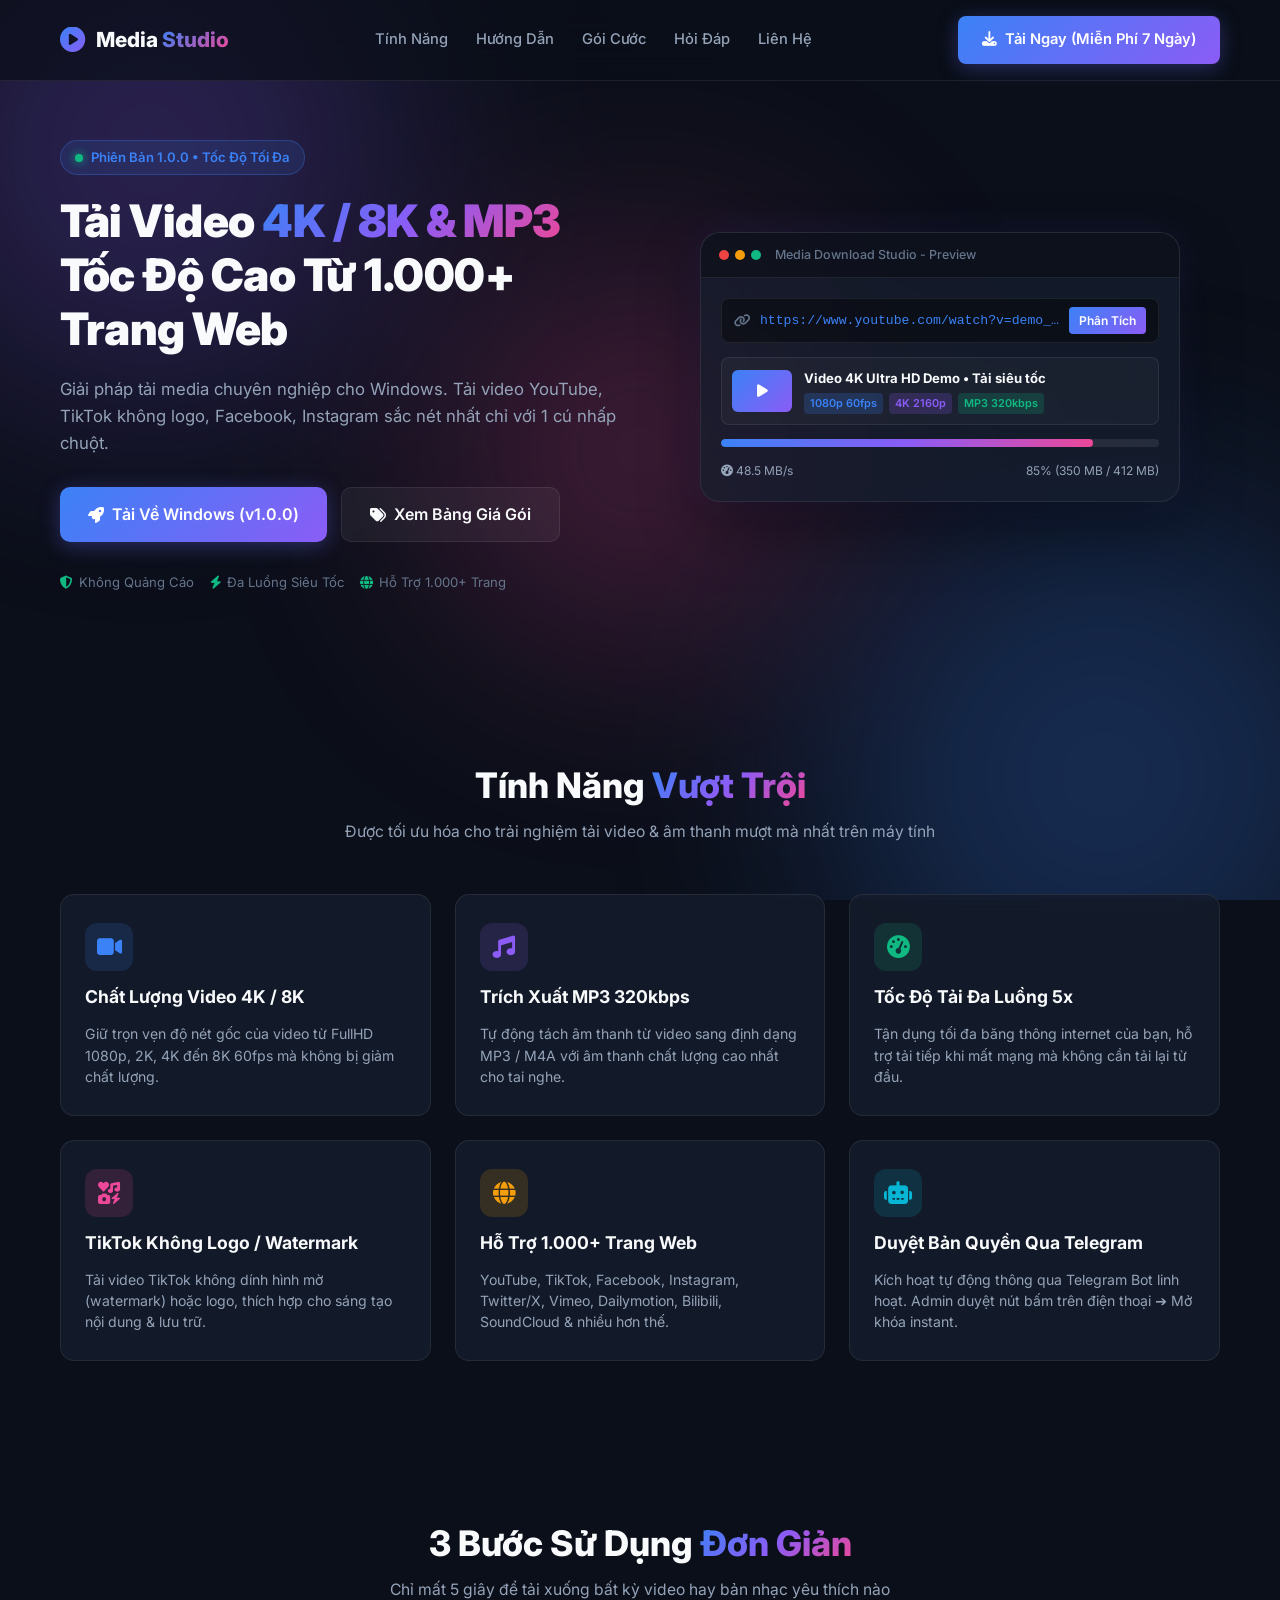
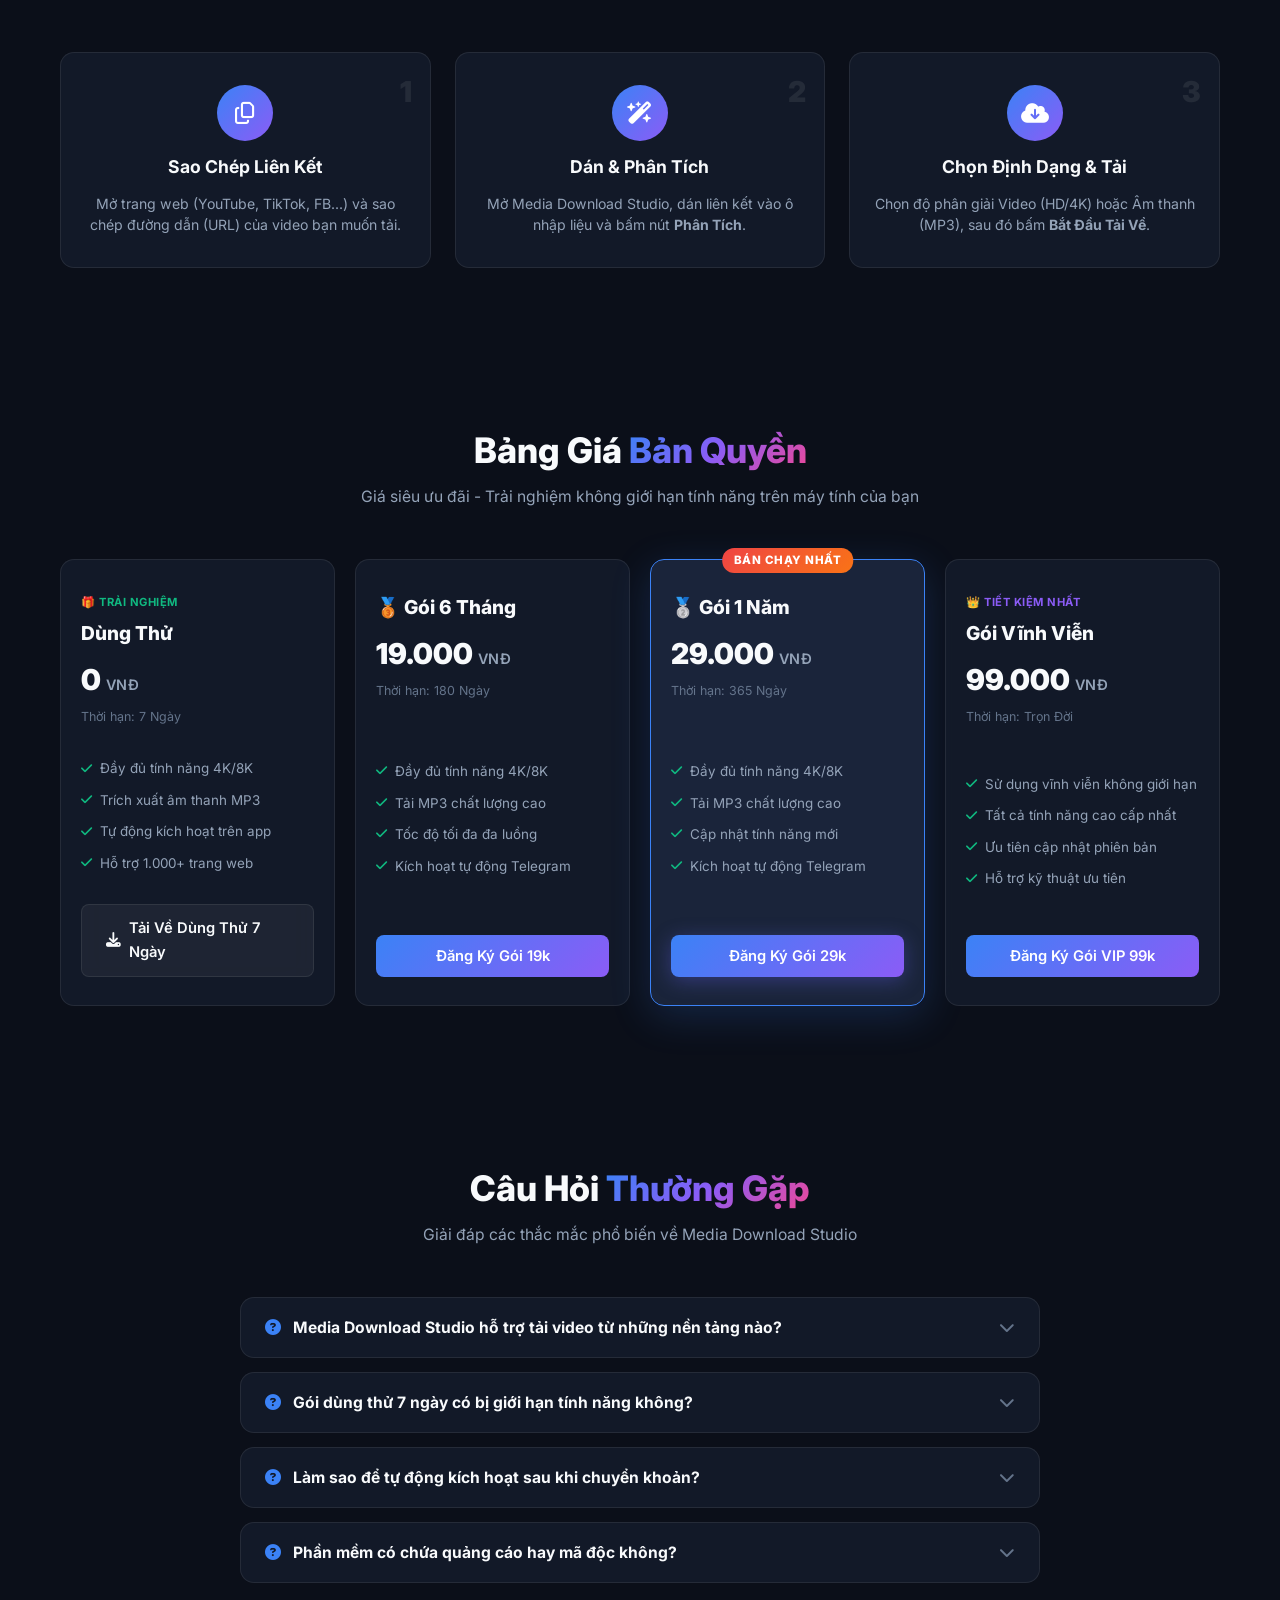
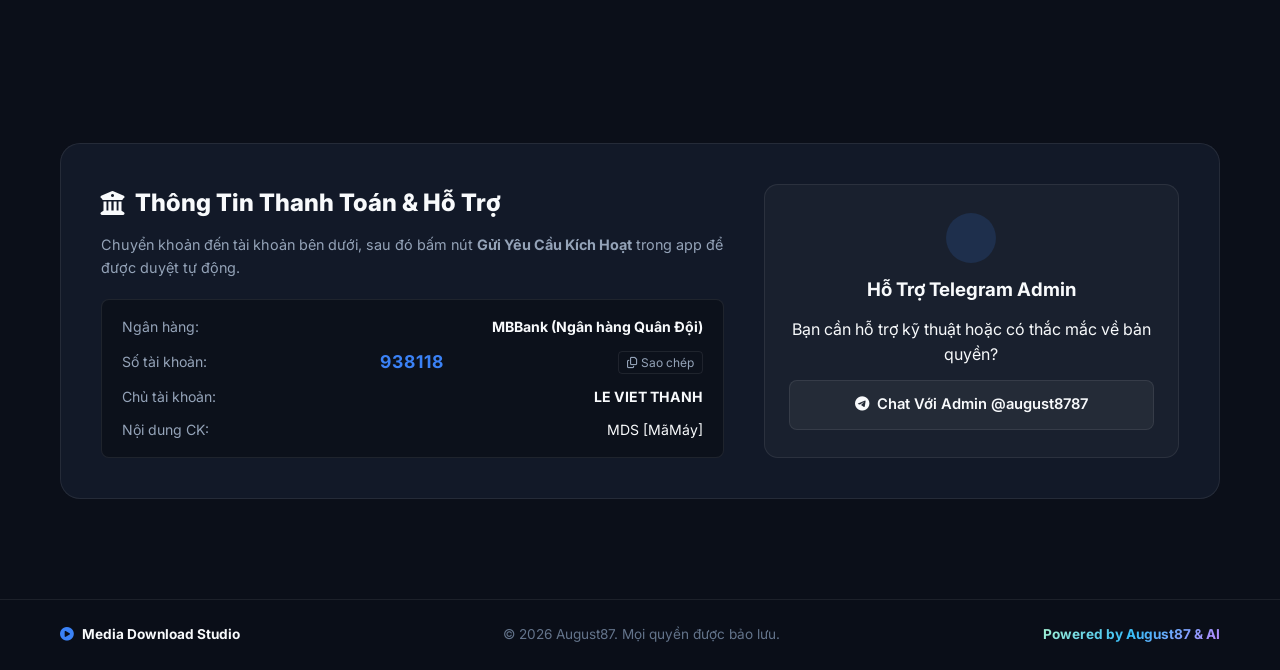
==== commit 21aae08d: "Optimize landing page SEO with Schema.org JSON-LD, OpenGraph, FAQ section, robots.txt and sitemap.xm" ====
--- a/public/index.html
+++ b/public/index.html
@@ -4,13 +4,28 @@
     <meta charset="UTF-8">
     <meta name="viewport" content="width=device-width, initial-scale=1.0">
     <title>Media Download Studio - Tải Video 4K & MP3 Tốc Độ Cao</title>
-    <meta name="description" content="Phần mềm tải video 4K/8K và âm thanh MP3 tốc độ cao từ YouTube, TikTok không logo, Facebook, Instagram & 1.000+ trang web. Dùng thử 7 ngày miễn phí!">
-    <meta name="keywords" content="Media Download Studio, tải video youtube, tải tiktok không logo, tải video fb, tải mp3 320kbps, phần mềm tải video">
     
-    <!-- OpenGraph SEO -->
-    <meta property="og:title" content="Media Download Studio - Phần Mềm Tải Video & MP3 Tốc Độ Cao">
-    <meta property="og:description" content="Tải video 4K/8K và MP3 sắc nét từ 1.000+ trang web. Giao diện tiếng Việt, siêu tốc, không quảng cáo. Dùng thử 7 ngày miễn phí!">
+    <!-- Meta SEO Chuyên Nghiệp -->
+    <meta name="description" content="Phần mềm tải video 4K/8K và âm thanh MP3 chất lượng cao từ YouTube, TikTok không logo, Facebook, Instagram & 1.000+ trang web. Tải siêu tốc, không quảng cáo, dùng thử 7 ngày miễn phí!">
+    <meta name="keywords" content="Media Download Studio, tải video youtube 4k, tải tiktok không logo, tải video facebook 1080p, tải mp3 320kbps, phần mềm tải video tốc độ cao, youtube downloader pc">
+    <meta name="robots" content="index, follow, max-snippet:-1, max-image-preview:large, max-video-preview:-1">
+    <meta name="theme-color" content="#0b0f19">
+    <link rel="canonical" href="https://media-dl.web.app/">
+
+    <!-- OpenGraph Facebook / Zalo SEO -->
+    <meta property="og:locale" content="vi_VN">
     <meta property="og:type" content="website">
+    <meta property="og:title" content="Media Download Studio - Tải Video 4K & MP3 Tốc Độ Cao">
+    <meta property="og:description" content="Tải video 4K/8K và MP3 sắc nét từ 1.000+ trang web. Giao diện tiếng Việt, siêu tốc đa luồng, không quảng cáo. Dùng thử 7 ngày miễn phí!">
+    <meta property="og:url" content="https://media-dl.web.app/">
+    <meta property="og:site_name" content="Media Download Studio">
+    <meta property="og:image" content="https://media-dl.web.app/og-image.jpg">
+
+    <!-- Twitter Card SEO -->
+    <meta name="twitter:card" content="summary_large_image">
+    <meta name="twitter:title" content="Media Download Studio - Tải Video 4K & MP3 Tốc Độ Cao">
+    <meta name="twitter:description" content="Phần mềm tải video YouTube 4K, TikTok không logo & MP3 320kbps chuyên nghiệp cho Windows.">
+    <meta name="twitter:image" content="https://media-dl.web.app/og-image.jpg">
 
     <!-- Google Fonts & FontAwesome -->
     <link rel="preconnect" href="https://fonts.googleapis.com">
@@ -19,6 +34,73 @@
     <link rel="stylesheet" href="https://cdnjs.cloudflare.com/ajax/libs/font-awesome/6.4.0/css/all.min.css">
     
     <link rel="stylesheet" href="style.css">
+
+    <!-- Schema.org JSON-LD Structured Data (Google Rich Snippets) -->
+    <script type="application/ld+json">
+    {
+      "@context": "https://schema.org",
+      "@graph": [
+        {
+          "@type": "SoftwareApplication",
+          "name": "Media Download Studio",
+          "operatingSystem": "Windows 10, Windows 11, Windows 8",
+          "applicationCategory": "MultimediaApplication",
+          "downloadUrl": "https://github.com/tuongotpho/media_dl/releases/download/v1.0.0/MediaDownloadStudio_v1.0.zip",
+          "softwareVersion": "1.0.0",
+          "description": "Phần mềm tải video 4K/8K và MP3 tốc độ cao từ YouTube, TikTok không logo, Facebook, Instagram & 1.000+ trang web.",
+          "aggregateRating": {
+            "@type": "AggregateRating",
+            "ratingValue": "4.9",
+            "reviewCount": "1280"
+          },
+          "offers": {
+            "@type": "AggregateOffer",
+            "priceCurrency": "VND",
+            "lowPrice": "0",
+            "highPrice": "99000",
+            "offerCount": "4"
+          }
+        },
+        {
+          "@type": "FAQPage",
+          "mainEntity": [
+            {
+              "@type": "Question",
+              "name": "Phần mềm Media Download Studio hỗ trợ tải video từ những trang nào?",
+              "acceptedAnswer": {
+                "@type": "Answer",
+                "text": "Media Download Studio hỗ trợ hơn 1.000+ nền tảng phổ biến như YouTube (1080p, 4K, 8K), TikTok (không dính logo/watermark), Facebook, Instagram, Twitter/X, SoundCloud, Bilibili, Dailymotion..."
+              }
+            },
+            {
+              "@type": "Question",
+              "name": "Tôi có được dùng thử miễn phí không?",
+              "acceptedAnswer": {
+                "@type": "Answer",
+                "text": "Có! Mỗi máy tính khi cài đặt được tặng ngay 7 ngày sử dụng thử đầy đủ tính năng hoàn toàn miễn phí mà không cần nhập thẻ hay thông tin thanh toán."
+              }
+            },
+            {
+              "@type": "Question",
+              "name": "Tốc độ tải của phần mềm như thế nào?",
+              "acceptedAnswer": {
+                "@type": "Answer",
+                "text": "Phần mềm áp dụng công nghệ chia nhỏ luồng dữ liệu (Multi-threading), cho tốc độ tải nhanh gấp 5 lần so với trình duyệt thông thường và tự động nối lại nếu mất mạng."
+              }
+            },
+            {
+              "@type": "Question",
+              "name": "Bản quyền được kích hoạt như thế nào sau khi chuyển khoản?",
+              "acceptedAnswer": {
+                "@type": "Answer",
+                "text": "Sau khi chuyển khoản, bạn chỉ cần bấm nút 'Gửi Yêu Cầu Kích Hoạt Tự Động' trong app. Admin sẽ duyệt qua Telegram Bot và phần mềm của bạn tự động mở khóa ngay tức thì."
+              }
+            }
+          ]
+        }
+      ]
+    }
+    </script>
 </head>
 <body>
     <div class="background-blobs">
@@ -38,11 +120,12 @@
                 <a href="#features">Tính Năng</a>
                 <a href="#how-it-works">Hướng Dẫn</a>
                 <a href="#pricing">Gói Cước</a>
+                <a href="#faq">Hỏi Đáp</a>
                 <a href="#support">Liên Hệ</a>
             </nav>
             <div class="header-cta">
                 <a href="https://github.com/tuongotpho/media_dl/releases/download/v1.0.0/MediaDownloadStudio_v1.0.zip" class="btn-primary btn-glow btn-download-app" target="_blank" rel="noopener">
-                    <i class="fa-solid fa-download"></i> Tải Ngay (Dùng Thử 7 Ngày)
+                    <i class="fa-solid fa-download"></i> Tải Ngay (Miễn Phí 7 Ngày)
                 </a>
             </div>
         </div>
@@ -300,6 +383,58 @@
         </div>
     </section>
 
+    <!-- FAQ Accordion Section (Tối ưu SEO Search Rich Snippets) -->
+    <section id="faq" class="faq-section">
+        <div class="container">
+            <div class="section-header">
+                <h2 class="section-title">Câu Hỏi <span class="gradient-text">Thường Gặp</span></h2>
+                <p class="section-subtitle">Giải đáp các thắc mắc phổ biến về Media Download Studio</p>
+            </div>
+
+            <div class="faq-accordion">
+                <div class="faq-item">
+                    <button class="faq-question">
+                        <span><i class="fa-solid fa-circle-question"></i> Media Download Studio hỗ trợ tải video từ những nền tảng nào?</span>
+                        <i class="fa-solid fa-chevron-down faq-arrow"></i>
+                    </button>
+                    <div class="faq-answer">
+                        <p>Phần mềm hỗ trợ hơn 1.000+ trang web trực tuyến phổ biến bao gồm YouTube (1080p, 4K, 8K), TikTok (tự động xóa logo/watermark), Facebook (Video HD, Reel, Private), Instagram, Twitter/X, Vimeo, Dailymotion, Bilibili, SoundCloud...</p>
+                    </div>
+                </div>
+
+                <div class="faq-item">
+                    <button class="faq-question">
+                        <span><i class="fa-solid fa-circle-question"></i> Gói dùng thử 7 ngày có bị giới hạn tính năng không?</span>
+                        <i class="fa-solid fa-chevron-down faq-arrow"></i>
+                    </button>
+                    <div class="faq-answer">
+                        <p>Không! Gói Dùng Thử 7 Ngày mở khóa 100% tất cả tính năng cao cấp bao gồm tải video 4K/8K, tách nhạc MP3 320kbps và tốc độ tải đa luồng tối đa để bạn trải nghiệm hoàn toàn miễn phí.</p>
+                    </div>
+                </div>
+
+                <div class="faq-item">
+                    <button class="faq-question">
+                        <span><i class="fa-solid fa-circle-question"></i> Làm sao để tự động kích hoạt sau khi chuyển khoản?</span>
+                        <i class="fa-solid fa-chevron-down faq-arrow"></i>
+                    </button>
+                    <div class="faq-answer">
+                        <p>Sau khi chuyển khoản đúng số tiền gói đăng ký, bạn mở ứng dụng Media Download Studio trên máy tính, chọn gói cước và bấm nút <strong>Gửi Yêu Cầu Kích Hoạt Tự Động Đến Admin</strong>. Ngay khi Admin bấm duyệt trên Telegram, ứng dụng sẽ tự động kích hoạt thành công trong vài giây.</p>
+                    </div>
+                </div>
+
+                <div class="faq-item">
+                    <button class="faq-question">
+                        <span><i class="fa-solid fa-circle-question"></i> Phần mềm có chứa quảng cáo hay mã độc không?</span>
+                        <i class="fa-solid fa-chevron-down faq-arrow"></i>
+                    </button>
+                    <div class="faq-answer">
+                        <p>Cam kết 100% không chứa quảng cáo, không pop-up phiền phức và không mã độc. Phần mềm chạy portable độc lập, an toàn tuyệt đối cho hệ điều hành Windows của bạn.</p>
+                    </div>
+                </div>
+            </div>
+        </div>
+    </section>
+
     <!-- Bank Info & Support Section -->
     <section id="support" class="support-section">
         <div class="container">
--- a/public/style.css
+++ b/public/style.css
@@ -709,6 +709,84 @@
     font-size: 0.8rem;
 }
 
+/* FAQ SECTION */
+.faq-section {
+    position: relative;
+    z-index: 1;
+    padding: 80px 0;
+}
+
+.faq-accordion {
+    max-width: 800px;
+    margin: 0 auto;
+    display: flex;
+    flex-direction: column;
+    gap: 14px;
+}
+
+.faq-item {
+    background: var(--card-bg);
+    backdrop-filter: blur(20px);
+    border: 1px solid var(--card-border);
+    border-radius: var(--radius-md);
+    overflow: hidden;
+    transition: var(--transition-fast);
+}
+
+.faq-item:hover {
+    border-color: rgba(255, 255, 255, 0.2);
+}
+
+.faq-question {
+    width: 100%;
+    background: transparent;
+    border: none;
+    padding: 20px 24px;
+    display: flex;
+    justify-content: space-between;
+    align-items: center;
+    color: var(--text-primary);
+    font-size: 0.98rem;
+    font-weight: 700;
+    cursor: pointer;
+    text-align: left;
+}
+
+.faq-question span {
+    display: flex;
+    align-items: center;
+    gap: 12px;
+}
+
+.faq-question span i {
+    color: var(--accent-blue);
+}
+
+.faq-arrow {
+    transition: transform 0.3s ease;
+    color: var(--text-muted);
+}
+
+.faq-item.active .faq-arrow {
+    transform: rotate(180deg);
+    color: var(--accent-blue);
+}
+
+.faq-answer {
+    max-height: 0;
+    overflow: hidden;
+    transition: max-height 0.35s ease, padding 0.35s ease;
+    padding: 0 24px;
+    color: var(--text-secondary);
+    font-size: 0.9rem;
+    line-height: 1.6;
+}
+
+.faq-item.active .faq-answer {
+    max-height: 200px;
+    padding: 0 24px 20px 24px;
+}
+
 /* SUPPORT SECTION */
 .support-section {
     position: relative;
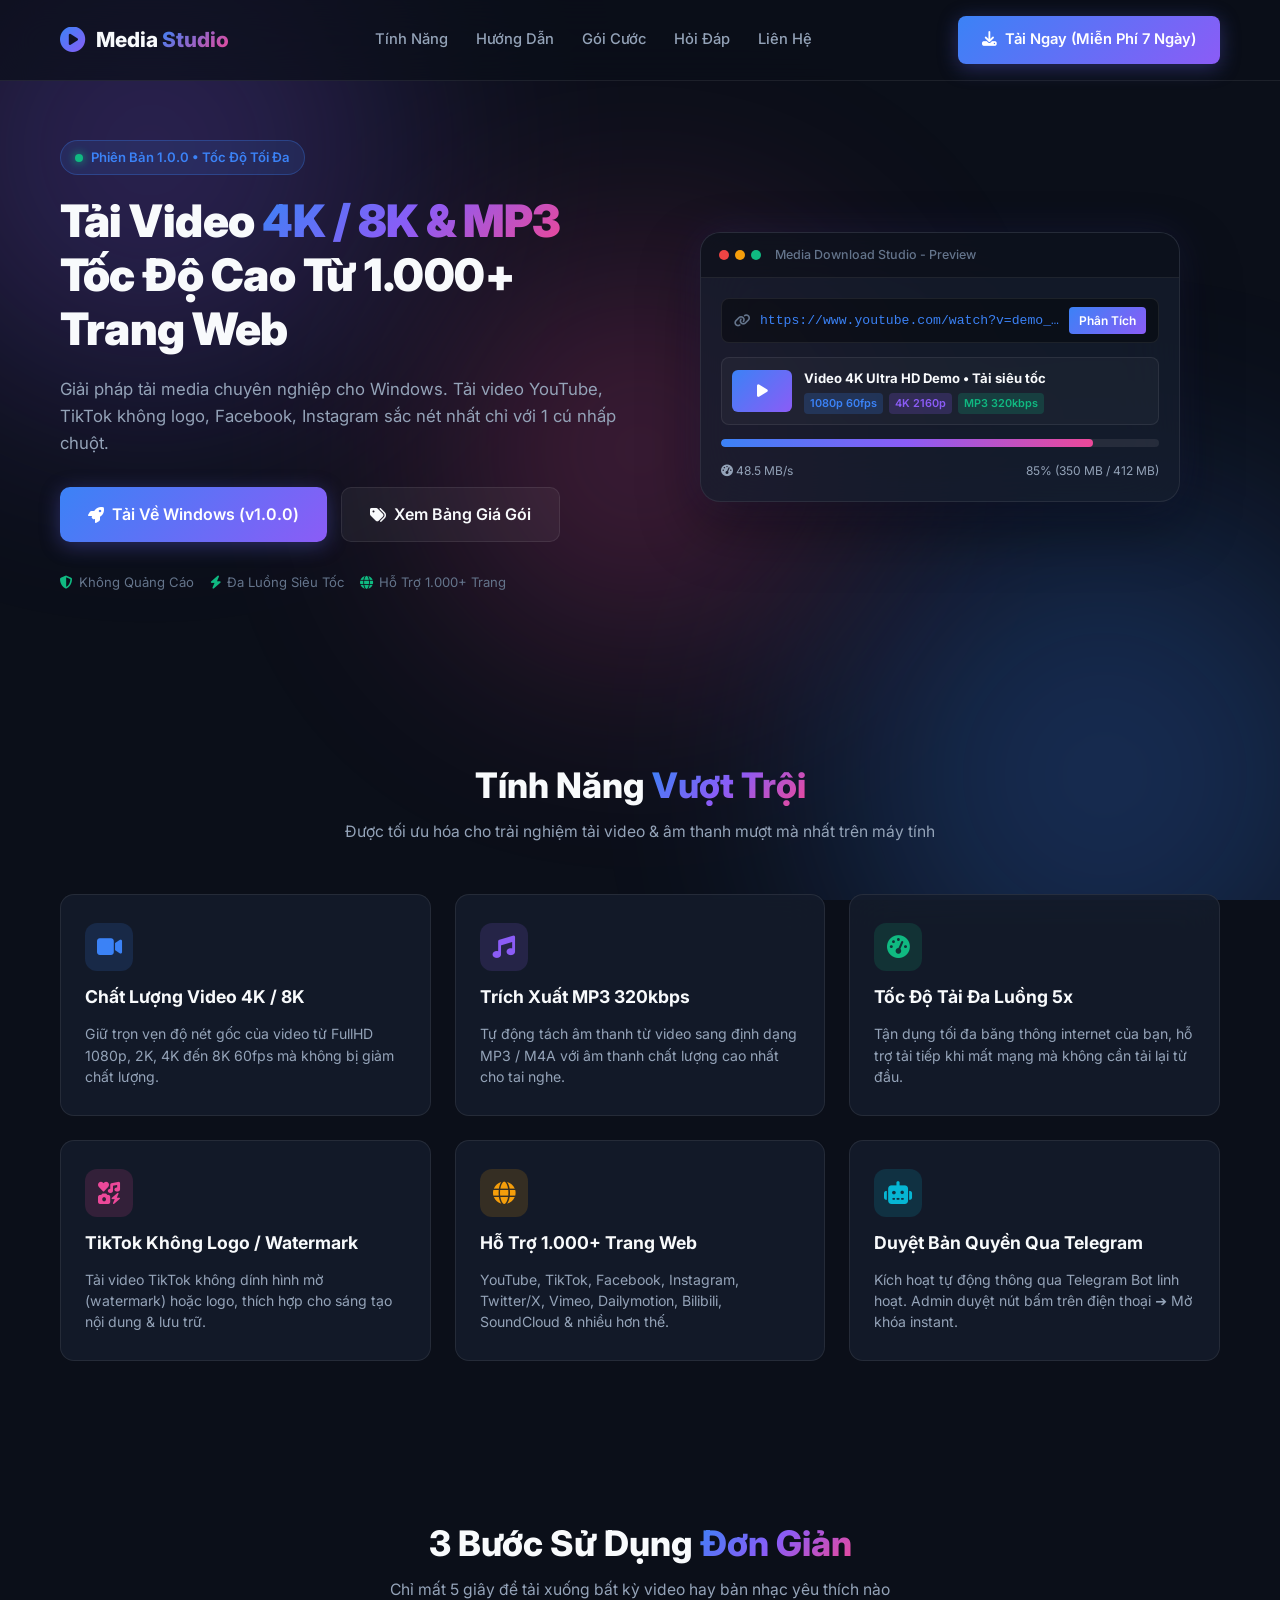
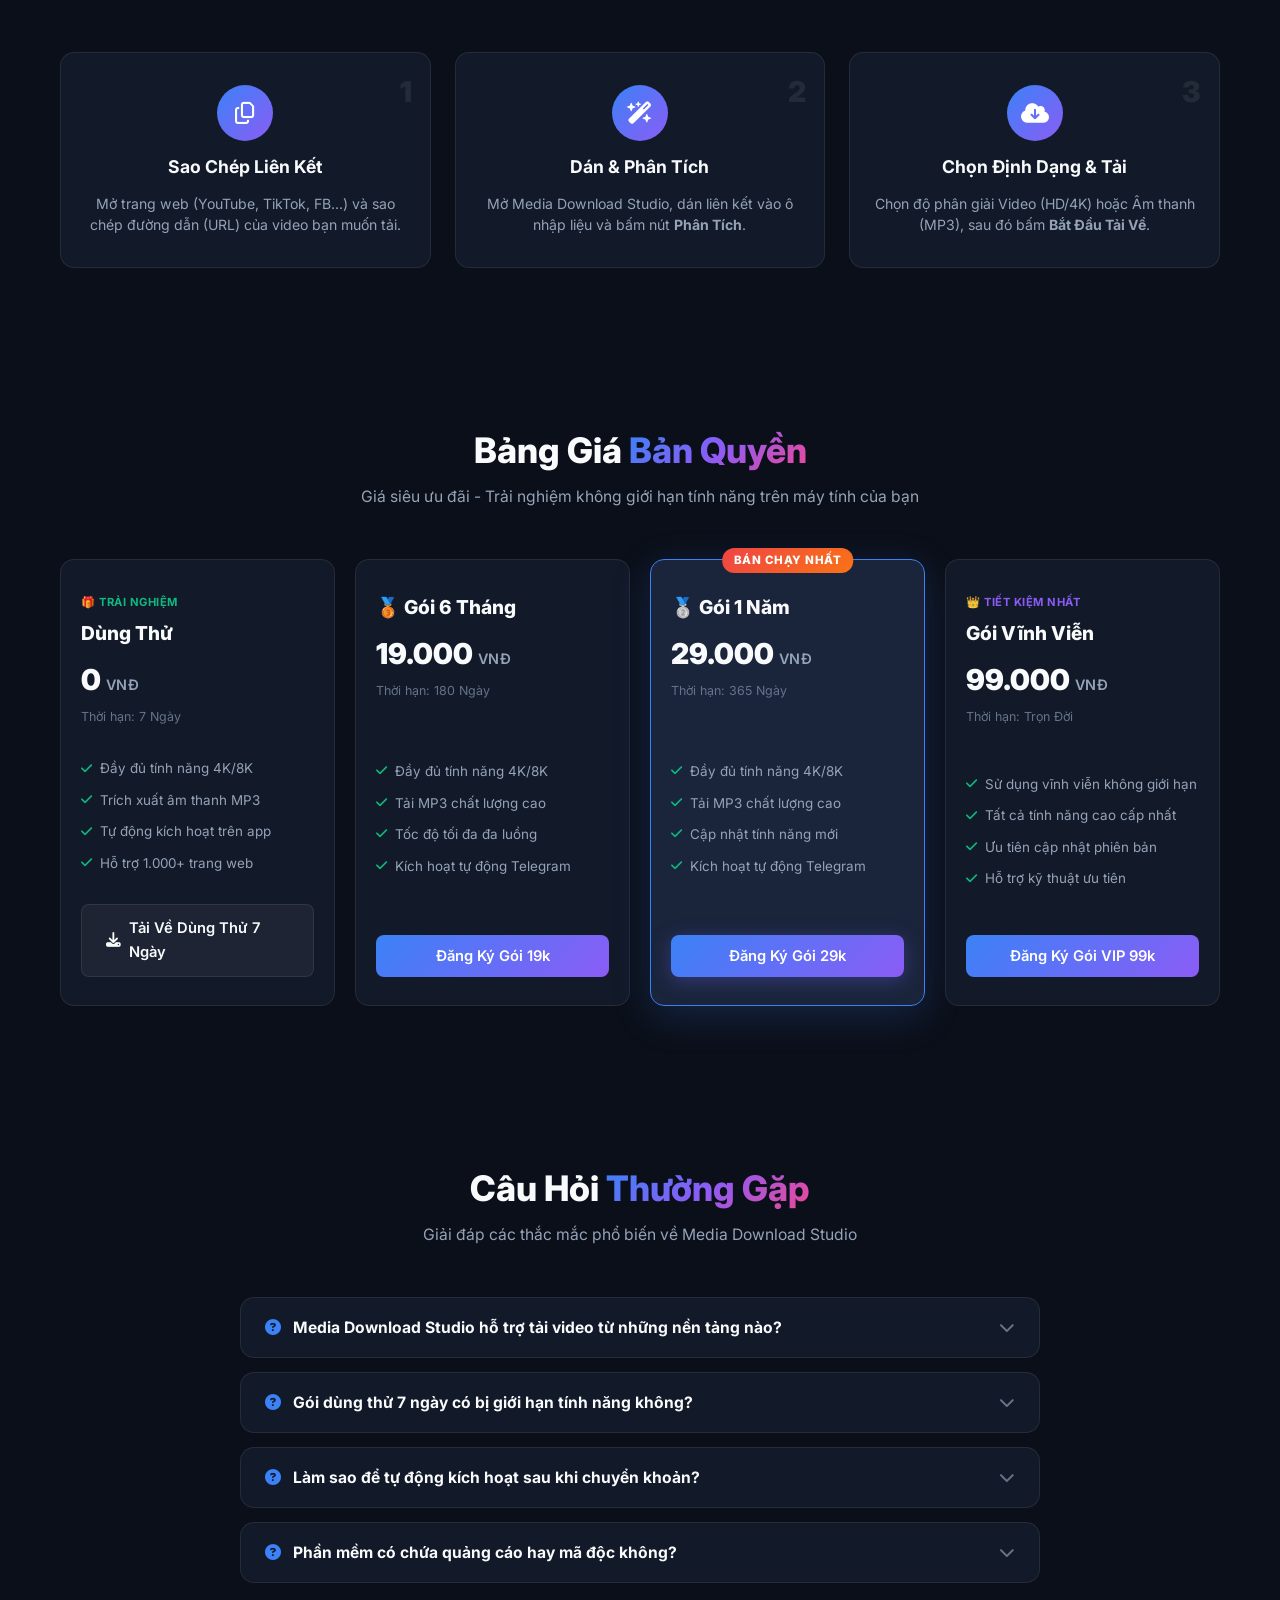
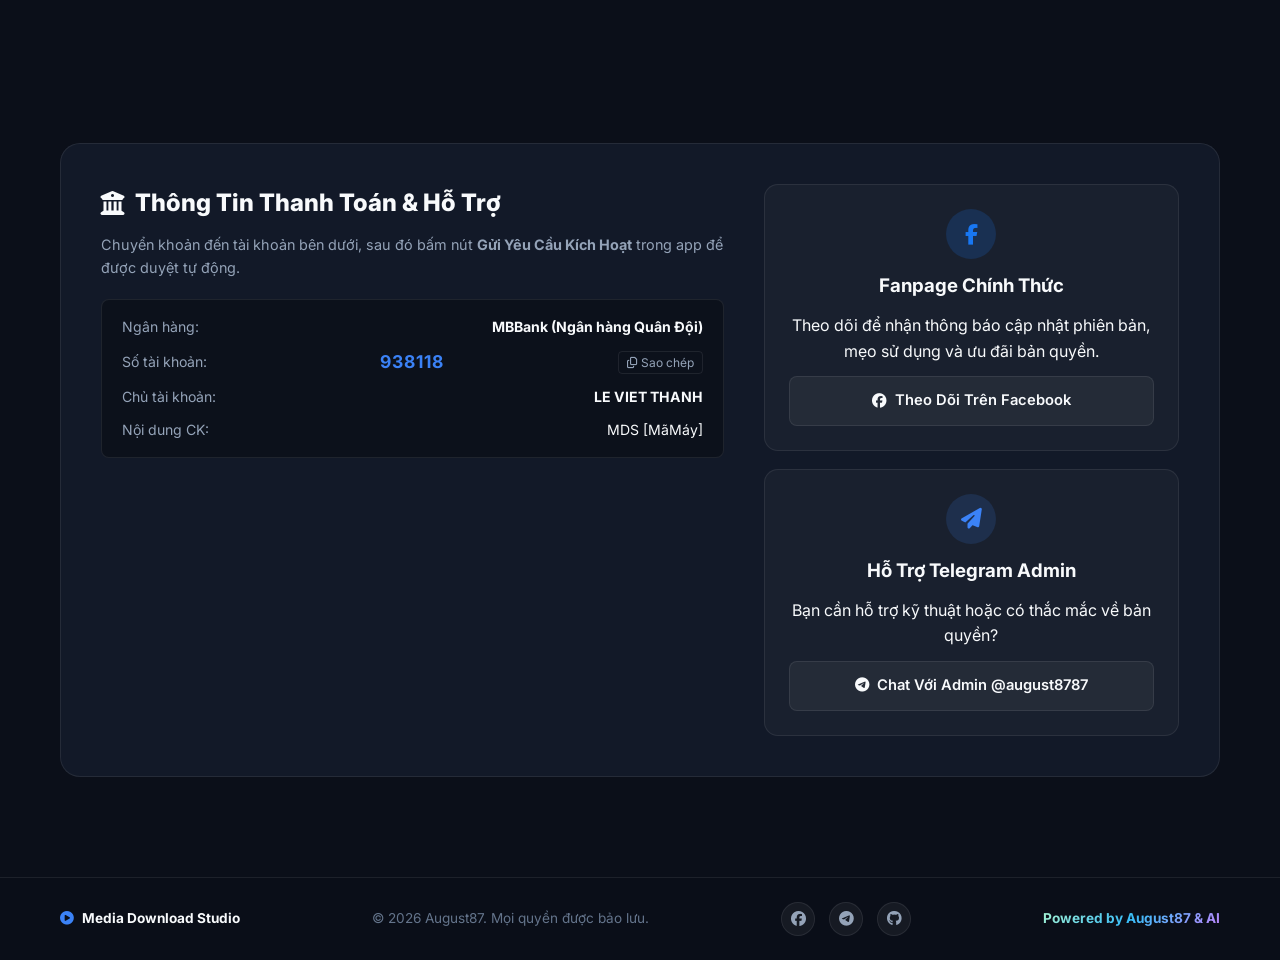
==== commit 0633c12f: "Wire the official Facebook fanpage into the landing page - Add a "Fanpage Chính Thức" contact card n" ====
--- a/public/index.html
+++ b/public/index.html
@@ -5,27 +5,37 @@
     <meta name="viewport" content="width=device-width, initial-scale=1.0">
     <title>Media Download Studio - Tải Video 4K & MP3 Tốc Độ Cao</title>
     
-    <!-- Meta SEO Chuyên Nghiệp -->
+    <!-- Favicon & Touch Icons -->
+    <link rel="icon" type="image/svg+xml" href="favicon.svg">
+    <link rel="icon" type="image/png" sizes="32x32" href="favicon.png">
+    <link rel="apple-touch-icon" href="apple-touch-icon.png">
+    <link rel="alternate" type="text/markdown" href="llms.txt" title="LLM Knowledge Context">
+
+    <!-- Google Search Console Verification -->
+    <meta name="google-site-verification" content="3cKT-kNtnSGA4XyRY_2J7gRv2wEJkzVgmftRCTXTdIQ">
+
+    <!-- Meta SEO Chuyên Nghiệp & AI Search -->
     <meta name="description" content="Phần mềm tải video 4K/8K và âm thanh MP3 chất lượng cao từ YouTube, TikTok không logo, Facebook, Instagram & 1.000+ trang web. Tải siêu tốc, không quảng cáo, dùng thử 7 ngày miễn phí!">
     <meta name="keywords" content="Media Download Studio, tải video youtube 4k, tải tiktok không logo, tải video facebook 1080p, tải mp3 320kbps, phần mềm tải video tốc độ cao, youtube downloader pc">
     <meta name="robots" content="index, follow, max-snippet:-1, max-image-preview:large, max-video-preview:-1">
+    <meta name="ai-search" content="enabled">
     <meta name="theme-color" content="#0b0f19">
-    <link rel="canonical" href="https://media-dl.web.app/">
+    <link rel="canonical" href="https://media-download-free.web.app/">
 
     <!-- OpenGraph Facebook / Zalo SEO -->
     <meta property="og:locale" content="vi_VN">
     <meta property="og:type" content="website">
     <meta property="og:title" content="Media Download Studio - Tải Video 4K & MP3 Tốc Độ Cao">
     <meta property="og:description" content="Tải video 4K/8K và MP3 sắc nét từ 1.000+ trang web. Giao diện tiếng Việt, siêu tốc đa luồng, không quảng cáo. Dùng thử 7 ngày miễn phí!">
-    <meta property="og:url" content="https://media-dl.web.app/">
+    <meta property="og:url" content="https://media-download-free.web.app/">
     <meta property="og:site_name" content="Media Download Studio">
-    <meta property="og:image" content="https://media-dl.web.app/og-image.jpg">
+    <meta property="og:image" content="https://media-download-free.web.app/og-image.jpg">
 
     <!-- Twitter Card SEO -->
     <meta name="twitter:card" content="summary_large_image">
     <meta name="twitter:title" content="Media Download Studio - Tải Video 4K & MP3 Tốc Độ Cao">
     <meta name="twitter:description" content="Phần mềm tải video YouTube 4K, TikTok không logo & MP3 320kbps chuyên nghiệp cho Windows.">
-    <meta name="twitter:image" content="https://media-dl.web.app/og-image.jpg">
+    <meta name="twitter:image" content="https://media-download-free.web.app/og-image.jpg">
 
     <!-- Google Fonts & FontAwesome -->
     <link rel="preconnect" href="https://fonts.googleapis.com">
@@ -48,6 +58,10 @@
           "downloadUrl": "https://github.com/tuongotpho/media_dl/releases/download/v1.0.0/MediaDownloadStudio_v1.0.zip",
           "softwareVersion": "1.0.0",
           "description": "Phần mềm tải video 4K/8K và MP3 tốc độ cao từ YouTube, TikTok không logo, Facebook, Instagram & 1.000+ trang web.",
+          "sameAs": [
+            "https://www.facebook.com/mediadownloadfree/",
+            "https://github.com/tuongotpho/media_dl"
+          ],
           "aggregateRating": {
             "@type": "AggregateRating",
             "ratingValue": "4.9",
@@ -466,7 +480,15 @@
 
                 <div class="support-contact">
                     <div class="contact-card">
-                        <div class="contact-icon"><i class="fa-paper-plane"></i></div>
+                        <div class="contact-icon contact-icon-fb"><i class="fa-brands fa-facebook-f"></i></div>
+                        <h3>Fanpage Chính Thức</h3>
+                        <p>Theo dõi để nhận thông báo cập nhật phiên bản, mẹo sử dụng và ưu đãi bản quyền.</p>
+                        <a href="https://www.facebook.com/mediadownloadfree/" target="_blank" rel="noopener" class="btn-outline btn-block">
+                            <i class="fa-brands fa-facebook"></i> Theo Dõi Trên Facebook
+                        </a>
+                    </div>
+                    <div class="contact-card">
+                        <div class="contact-icon"><i class="fa-solid fa-paper-plane"></i></div>
                         <h3>Hỗ Trợ Telegram Admin</h3>
                         <p>Bạn cần hỗ trợ kỹ thuật hoặc có thắc mắc về bản quyền?</p>
                         <a href="https://t.me/august8787" target="_blank" rel="noopener" class="btn-outline btn-block">
@@ -486,6 +508,11 @@
                 <span>Media Download Studio</span>
             </div>
             <p class="footer-copy">© 2026 August87. Mọi quyền được bảo lưu.</p>
+            <div class="footer-social">
+                <a href="https://www.facebook.com/mediadownloadfree/" target="_blank" rel="noopener" aria-label="Fanpage Facebook Media Download Studio"><i class="fa-brands fa-facebook"></i></a>
+                <a href="https://t.me/august8787" target="_blank" rel="noopener" aria-label="Telegram hỗ trợ admin"><i class="fa-brands fa-telegram"></i></a>
+                <a href="https://github.com/tuongotpho/media_dl" target="_blank" rel="noopener" aria-label="Mã nguồn trên GitHub"><i class="fa-brands fa-github"></i></a>
+            </div>
             <p class="footer-powered">Powered by August87 & AI</p>
         </div>
     </footer>
--- a/public/style.css
+++ b/public/style.css
@@ -974,6 +974,52 @@
     text-align: center;
 }
 
+/* SOCIAL / FANPAGE */
+.support-contact {
+    display: flex;
+    flex-direction: column;
+    gap: 18px;
+    height: 100%;
+}
+
+.support-contact .contact-card {
+    height: auto;
+    flex: 1;
+}
+
+.contact-icon-fb {
+    background: rgba(24, 119, 242, 0.18);
+    color: #1877f2;
+}
+
+.footer-social {
+    display: flex;
+    align-items: center;
+    gap: 14px;
+}
+
+.footer-social a {
+    width: 34px;
+    height: 34px;
+    border-radius: 50%;
+    display: flex;
+    align-items: center;
+    justify-content: center;
+    background: rgba(255, 255, 255, 0.05);
+    border: 1px solid var(--card-border);
+    color: var(--text-secondary);
+    font-size: 0.95rem;
+    text-decoration: none;
+    transition: var(--transition-fast);
+}
+
+.footer-social a:hover {
+    color: var(--text-primary);
+    border-color: var(--accent-blue);
+    background: rgba(59, 130, 246, 0.15);
+    transform: translateY(-2px);
+}
+
 /* RESPONSIVE */
 @media (max-width: 992px) {
     .hero-inner { grid-template-columns: 1fr; text-align: center; }
@@ -985,6 +1031,7 @@
 }
 
 @media (max-width: 600px) {
+    .footer-inner { flex-direction: column; gap: 14px; text-align: center; }
     .pricing-grid { grid-template-columns: 1fr; }
     .hero-title { font-size: 2rem; }
     .nav-links { display: none; }
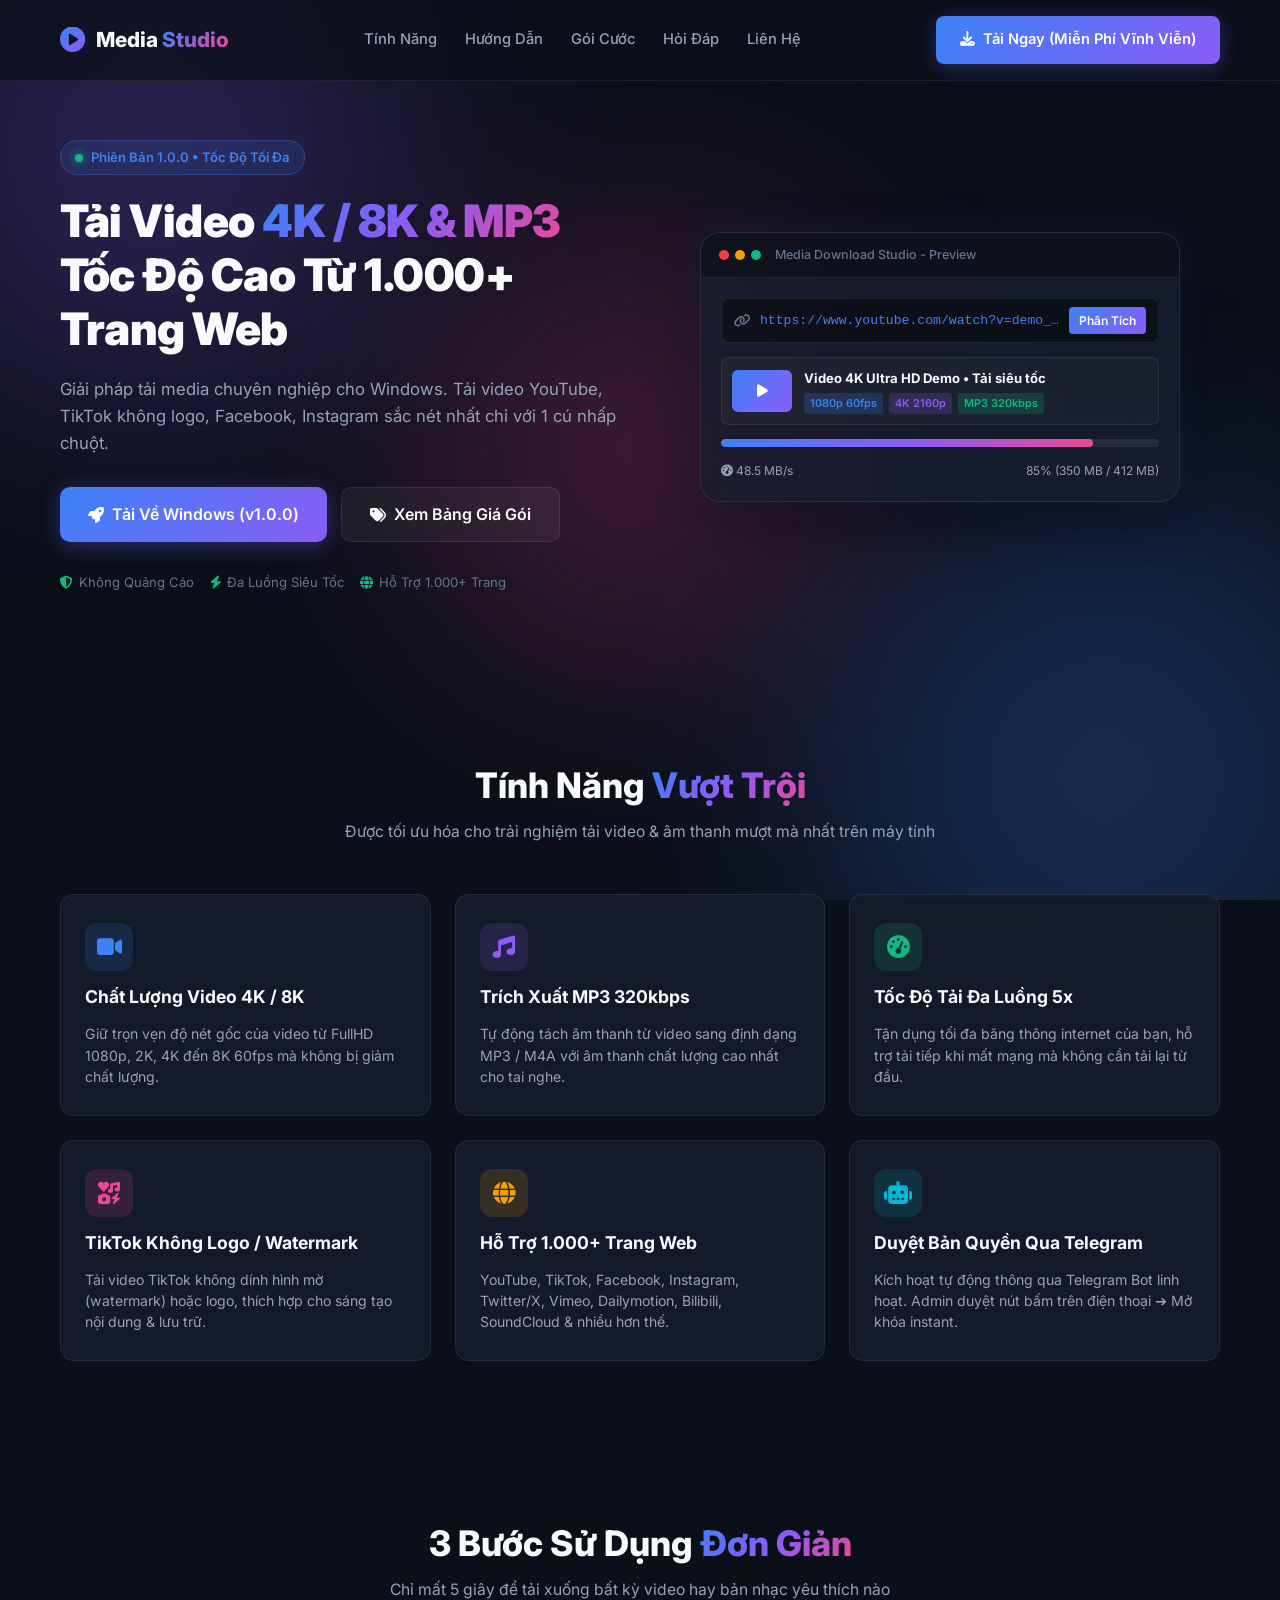
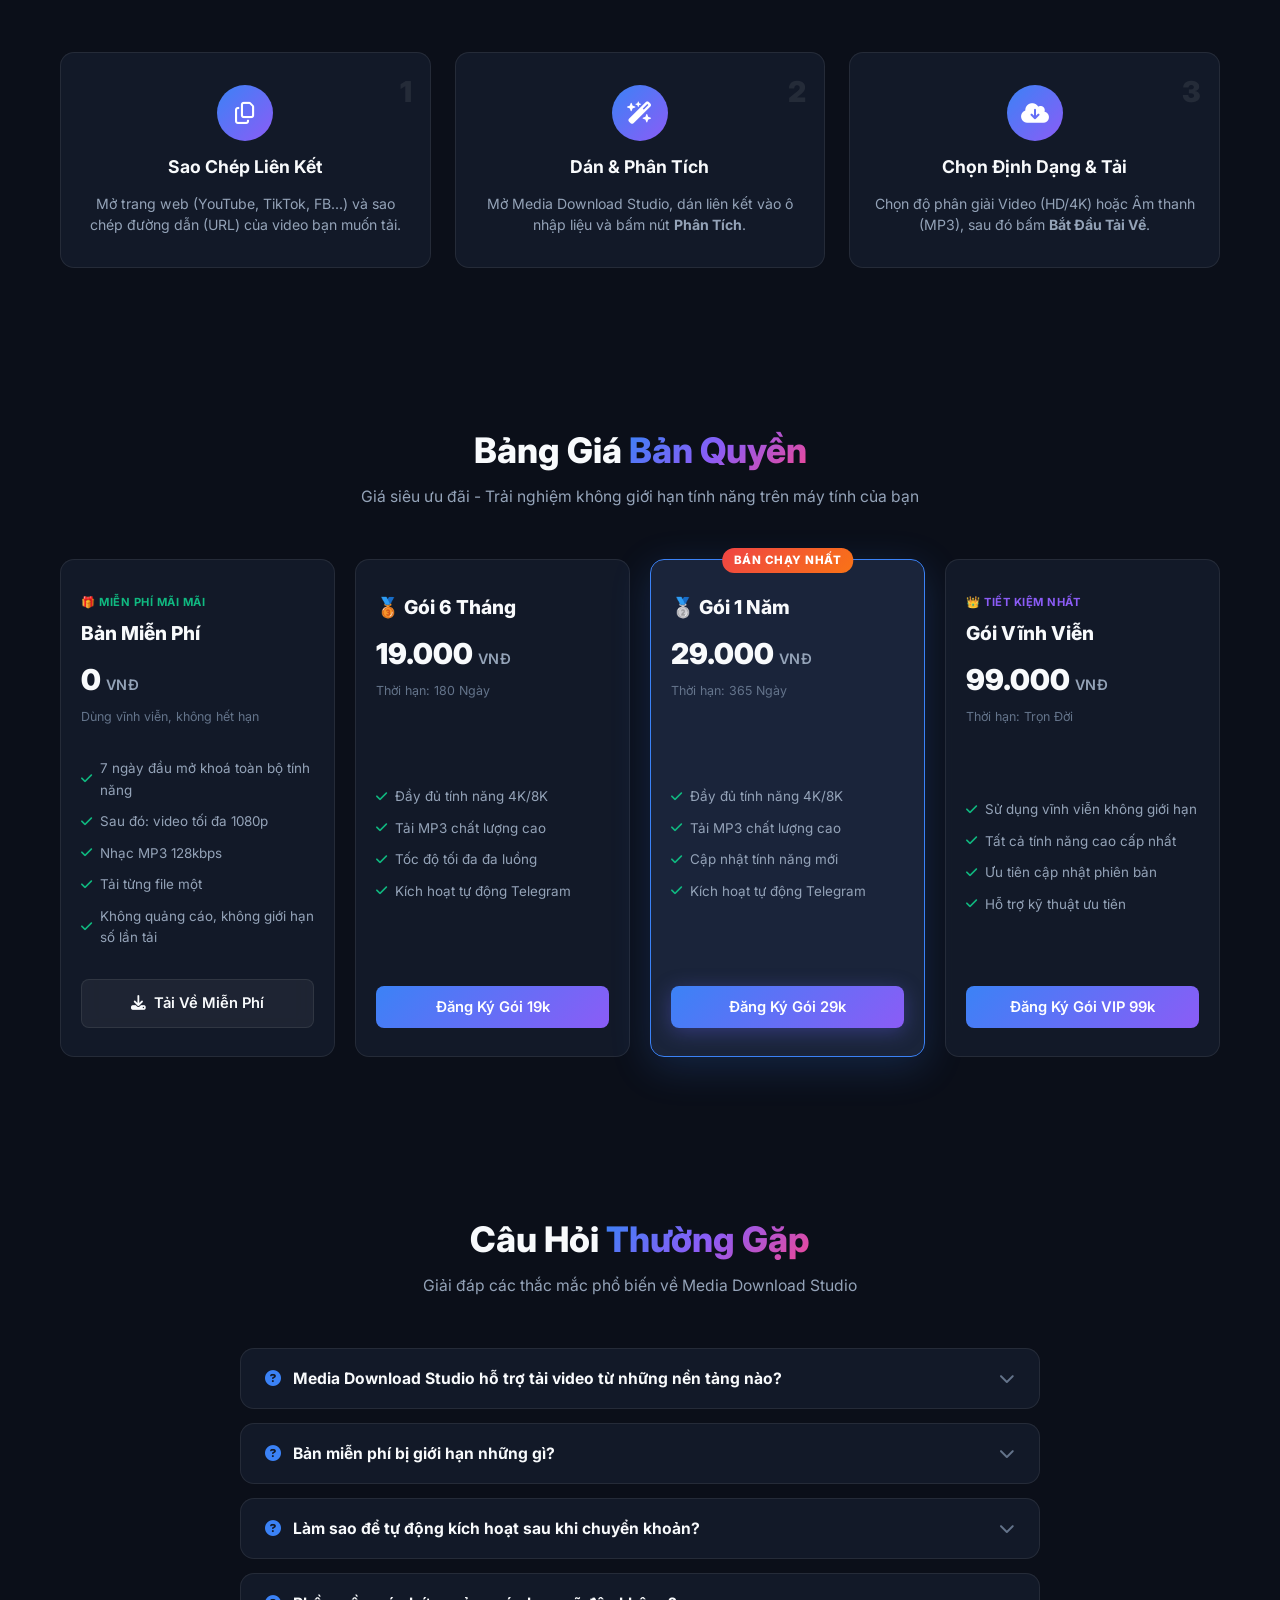
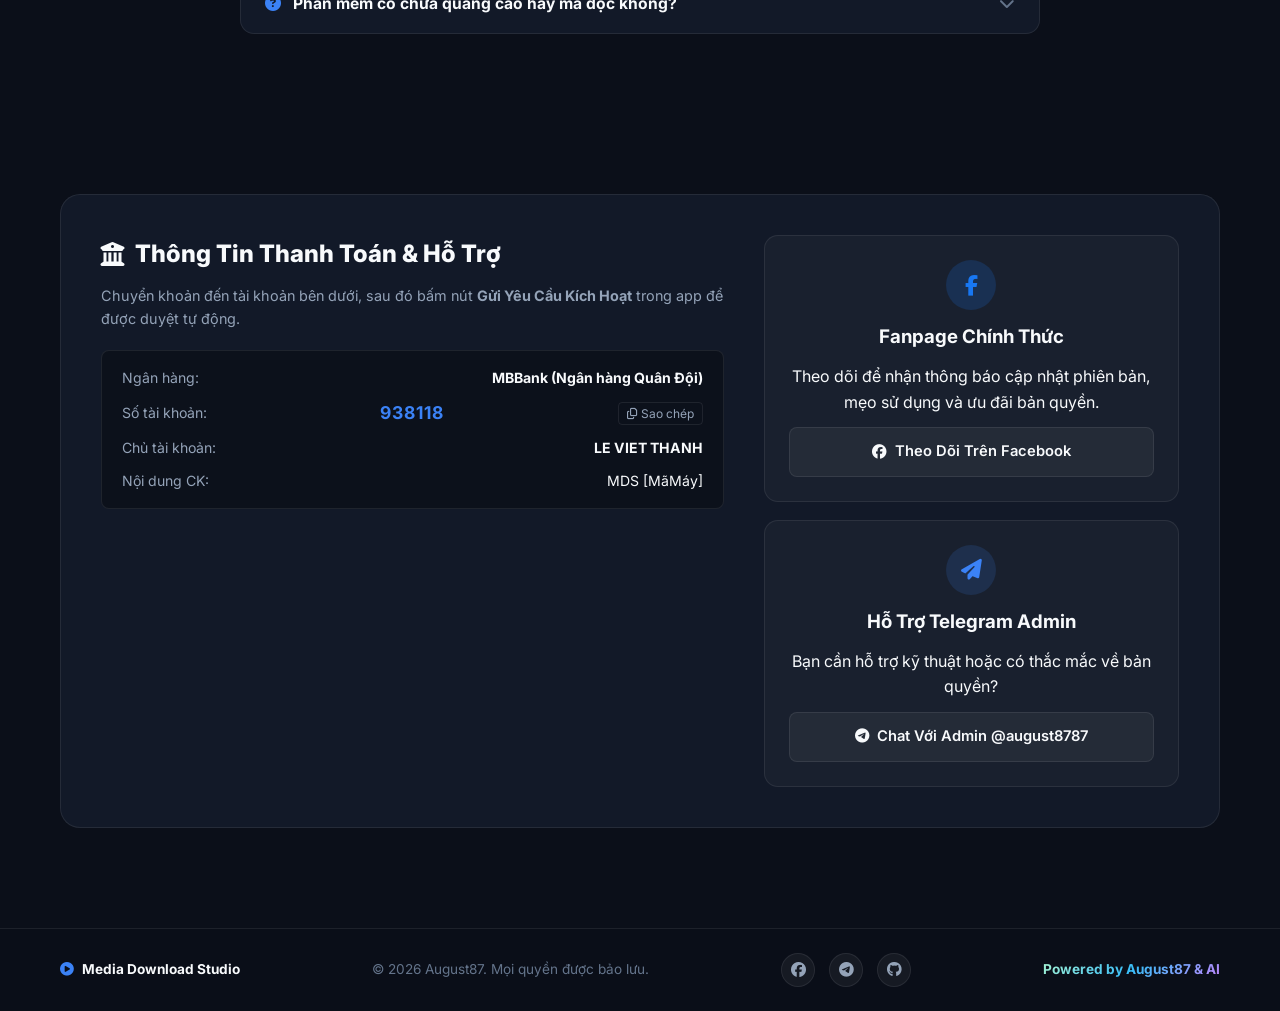
==== commit bf0b1956: "Replace the 7-day wall with a free-forever tier The 7-day expiry locked the app entirely, which ends" ====
--- a/public/index.html
+++ b/public/index.html
@@ -15,7 +15,7 @@
     <meta name="google-site-verification" content="3cKT-kNtnSGA4XyRY_2J7gRv2wEJkzVgmftRCTXTdIQ">
 
     <!-- Meta SEO Chuyên Nghiệp & AI Search -->
-    <meta name="description" content="Phần mềm tải video 4K/8K và âm thanh MP3 chất lượng cao từ YouTube, TikTok không logo, Facebook, Instagram & 1.000+ trang web. Tải siêu tốc, không quảng cáo, dùng thử 7 ngày miễn phí!">
+    <meta name="description" content="Phần mềm tải video 4K/8K và âm thanh MP3 chất lượng cao từ YouTube, TikTok không logo, Facebook, Instagram & 1.000+ trang web. Tải siêu tốc, không quảng cáo, bản miễn phí dùng vĩnh viễn!">
     <meta name="keywords" content="Media Download Studio, tải video youtube 4k, tải tiktok không logo, tải video facebook 1080p, tải mp3 320kbps, phần mềm tải video tốc độ cao, youtube downloader pc">
     <meta name="robots" content="index, follow, max-snippet:-1, max-image-preview:large, max-video-preview:-1">
     <meta name="ai-search" content="enabled">
@@ -26,7 +26,7 @@
     <meta property="og:locale" content="vi_VN">
     <meta property="og:type" content="website">
     <meta property="og:title" content="Media Download Studio - Tải Video 4K & MP3 Tốc Độ Cao">
-    <meta property="og:description" content="Tải video 4K/8K và MP3 sắc nét từ 1.000+ trang web. Giao diện tiếng Việt, siêu tốc đa luồng, không quảng cáo. Dùng thử 7 ngày miễn phí!">
+    <meta property="og:description" content="Tải video 4K/8K và MP3 sắc nét từ 1.000+ trang web. Giao diện tiếng Việt, siêu tốc đa luồng, không quảng cáo. Bản miễn phí dùng vĩnh viễn!">
     <meta property="og:url" content="https://media-download-free.web.app/">
     <meta property="og:site_name" content="Media Download Studio">
     <meta property="og:image" content="https://media-download-free.web.app/og-image.jpg">
@@ -62,11 +62,6 @@
             "https://www.facebook.com/mediadownloadfree/",
             "https://github.com/tuongotpho/media_dl"
           ],
-          "aggregateRating": {
-            "@type": "AggregateRating",
-            "ratingValue": "4.9",
-            "reviewCount": "1280"
-          },
           "offers": {
             "@type": "AggregateOffer",
             "priceCurrency": "VND",
@@ -88,10 +83,10 @@
             },
             {
               "@type": "Question",
-              "name": "Tôi có được dùng thử miễn phí không?",
+              "name": "Bản miễn phí dùng được bao lâu và bị giới hạn gì?",
               "acceptedAnswer": {
                 "@type": "Answer",
-                "text": "Có! Mỗi máy tính khi cài đặt được tặng ngay 7 ngày sử dụng thử đầy đủ tính năng hoàn toàn miễn phí mà không cần nhập thẻ hay thông tin thanh toán."
+                "text": "Bản miễn phí dùng được vĩnh viễn, không hết hạn và không có quảng cáo. Bảy ngày đầu mở khoá toàn bộ tính năng; sau đó giới hạn ở video 1080p, nhạc MP3 128kbps và tải từng file một. Không cần nhập thẻ hay thông tin thanh toán."
               }
             },
             {
@@ -139,7 +134,7 @@
             </nav>
             <div class="header-cta">
                 <a href="https://github.com/tuongotpho/media_dl/releases/download/v1.0.0/MediaDownloadStudio_v1.0.zip" class="btn-primary btn-glow btn-download-app" target="_blank" rel="noopener">
-                    <i class="fa-solid fa-download"></i> Tải Ngay (Miễn Phí 7 Ngày)
+                    <i class="fa-solid fa-download"></i> Tải Ngay (Miễn Phí Vĩnh Viễn)
                 </a>
             </div>
         </div>
@@ -322,19 +317,20 @@
                 <!-- Trial Plan -->
                 <div class="price-card">
                     <div class="price-header">
-                        <span class="plan-badge-top">🎁 Trải Nghiệm</span>
-                        <h3 class="plan-name">Dùng Thử</h3>
+                        <span class="plan-badge-top">🎁 Miễn Phí Mãi Mãi</span>
+                        <h3 class="plan-name">Bản Miễn Phí</h3>
                         <div class="plan-price">0 <span class="currency">VNĐ</span></div>
-                        <span class="plan-period">Thời hạn: 7 Ngày</span>
+                        <span class="plan-period">Dùng vĩnh viễn, không hết hạn</span>
                     </div>
                     <ul class="plan-features">
-                        <li><i class="fa-solid fa-check"></i> Đầy đủ tính năng 4K/8K</li>
-                        <li><i class="fa-solid fa-check"></i> Trích xuất âm thanh MP3</li>
-                        <li><i class="fa-solid fa-check"></i> Tự động kích hoạt trên app</li>
-                        <li><i class="fa-solid fa-check"></i> Hỗ trợ 1.000+ trang web</li>
+                        <li><i class="fa-solid fa-check"></i> 7 ngày đầu mở khoá toàn bộ tính năng</li>
+                        <li><i class="fa-solid fa-check"></i> Sau đó: video tối đa 1080p</li>
+                        <li><i class="fa-solid fa-check"></i> Nhạc MP3 128kbps</li>
+                        <li><i class="fa-solid fa-check"></i> Tải từng file một</li>
+                        <li><i class="fa-solid fa-check"></i> Không quảng cáo, không giới hạn số lần tải</li>
                     </ul>
                     <a href="https://github.com/tuongotpho/media_dl/releases/download/v1.0.0/MediaDownloadStudio_v1.0.zip" class="btn-outline btn-block btn-download-app" target="_blank" rel="noopener">
-                        <i class="fa-solid fa-download"></i> Tải Về Dùng Thử 7 Ngày
+                        <i class="fa-solid fa-download"></i> Tải Về Miễn Phí
                     </a>
                 </div>
 
@@ -418,11 +414,11 @@
 
                 <div class="faq-item">
                     <button class="faq-question">
-                        <span><i class="fa-solid fa-circle-question"></i> Gói dùng thử 7 ngày có bị giới hạn tính năng không?</span>
+                        <span><i class="fa-solid fa-circle-question"></i> Bản miễn phí bị giới hạn những gì?</span>
                         <i class="fa-solid fa-chevron-down faq-arrow"></i>
                     </button>
                     <div class="faq-answer">
-                        <p>Không! Gói Dùng Thử 7 Ngày mở khóa 100% tất cả tính năng cao cấp bao gồm tải video 4K/8K, tách nhạc MP3 320kbps và tốc độ tải đa luồng tối đa để bạn trải nghiệm hoàn toàn miễn phí.</p>
+                        <p>Bảy ngày đầu tiên mở khoá 100% tính năng để bạn trải nghiệm đầy đủ 4K/8K và MP3 320kbps. Sau bảy ngày, phần mềm <strong>vẫn dùng được vĩnh viễn</strong> ở bản miễn phí: video tối đa 1080p, nhạc MP3 128kbps, tải từng file một. Không giới hạn số lần tải và tuyệt đối không có quảng cáo. Nâng cấp để mở lại 4K/8K, MP3 320kbps và tải đa luồng.</p>
                     </div>
                 </div>
 
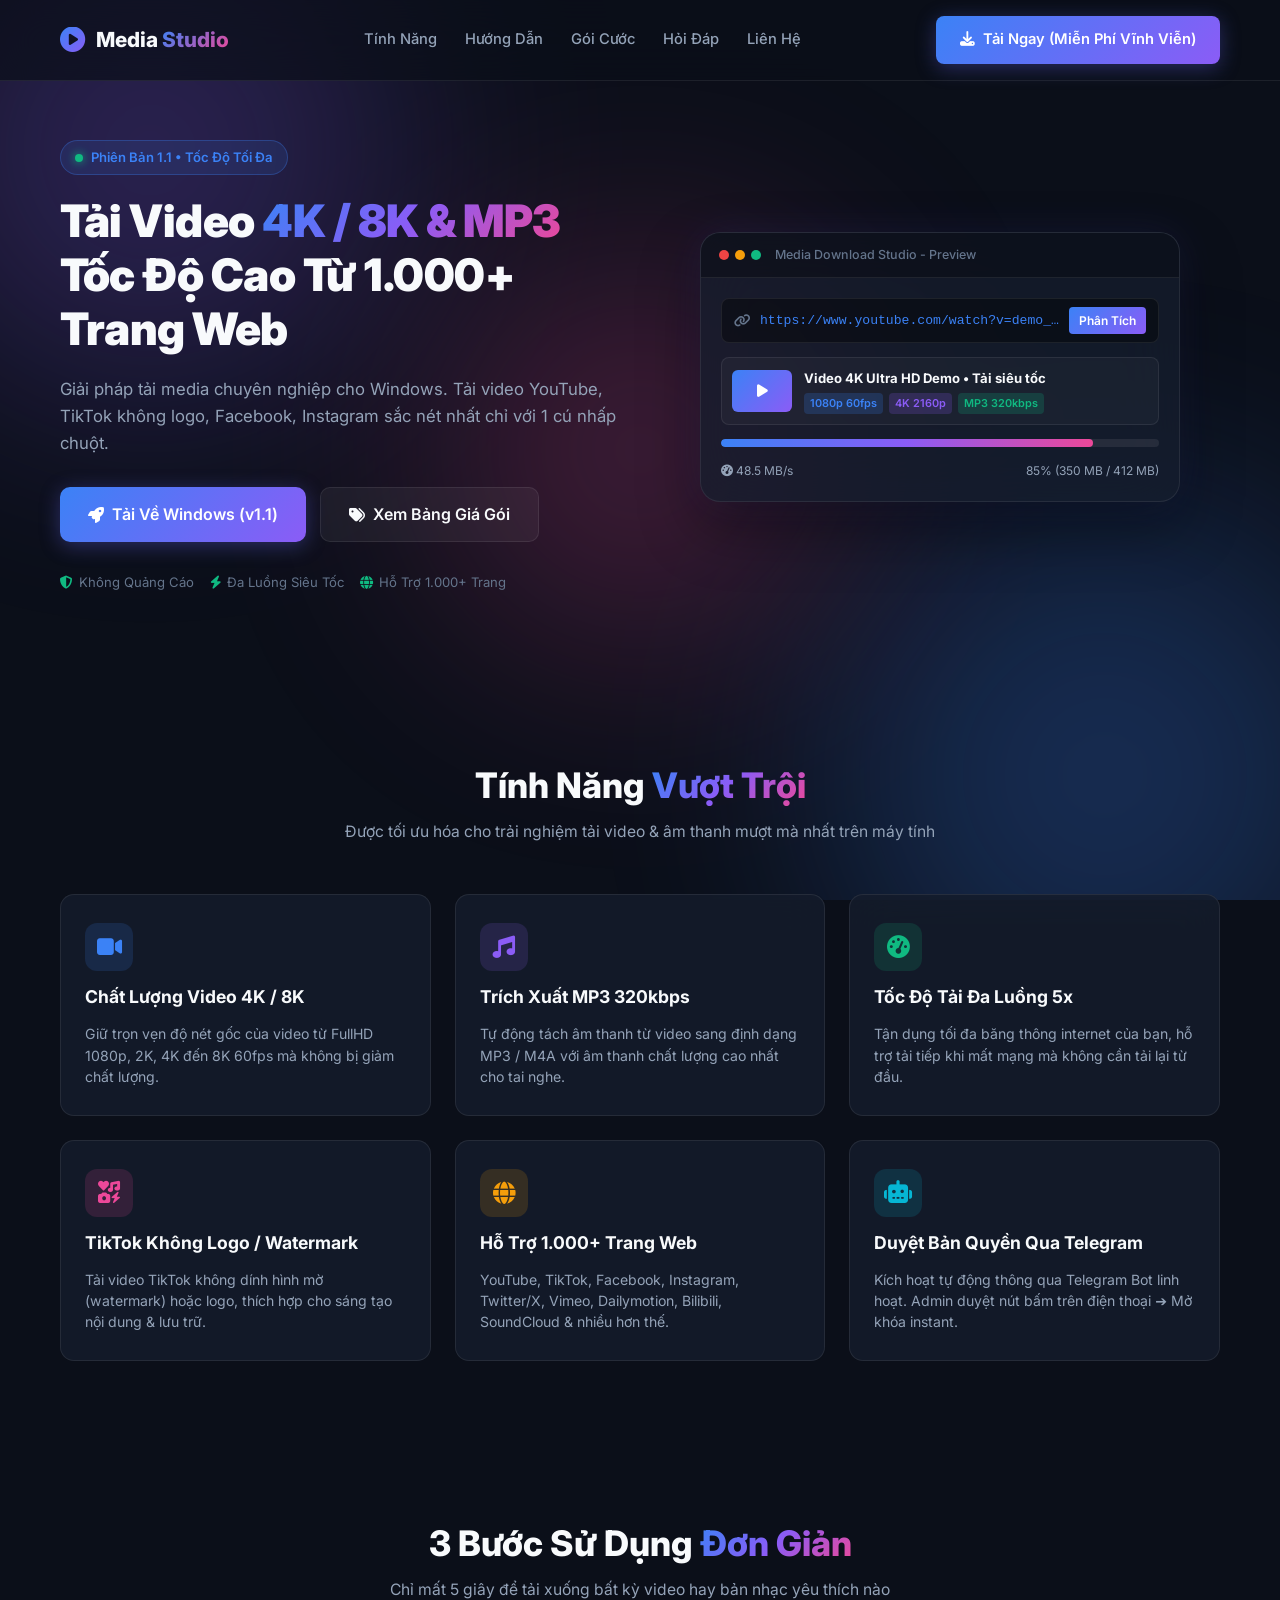
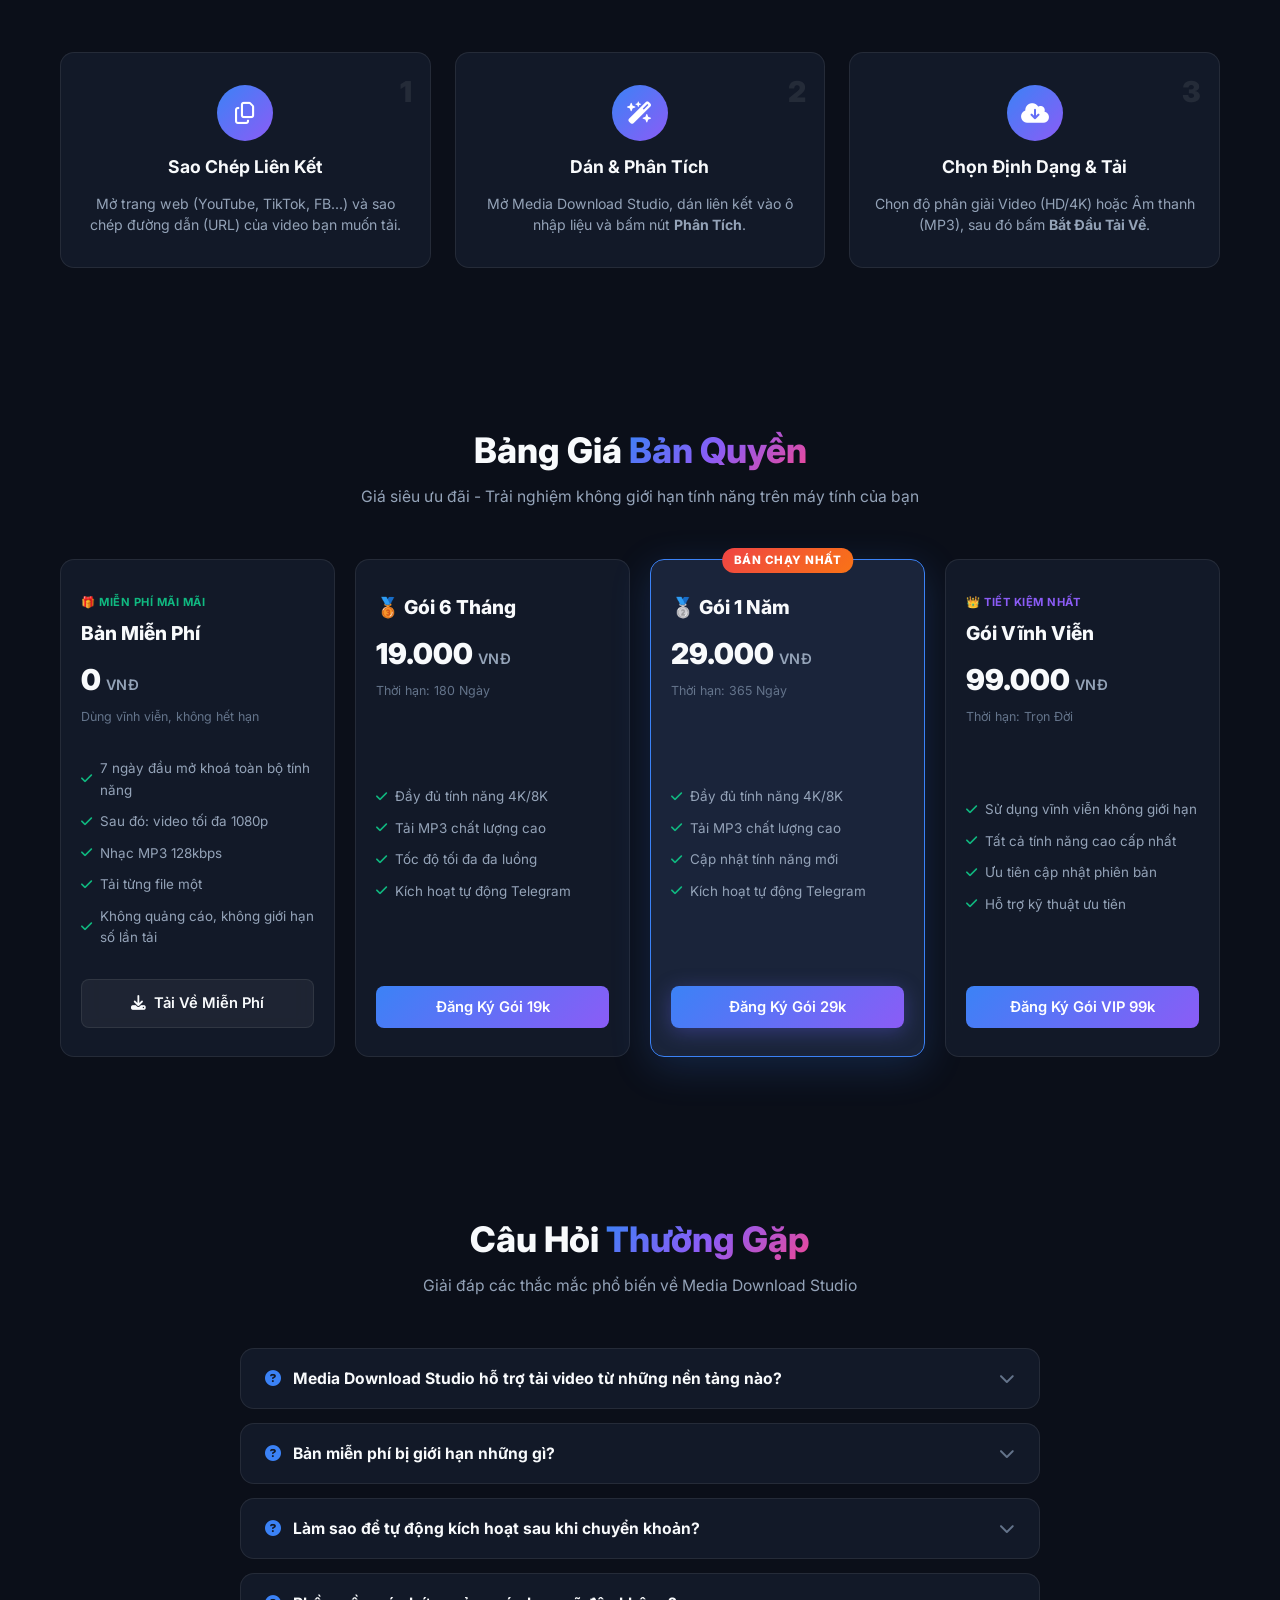
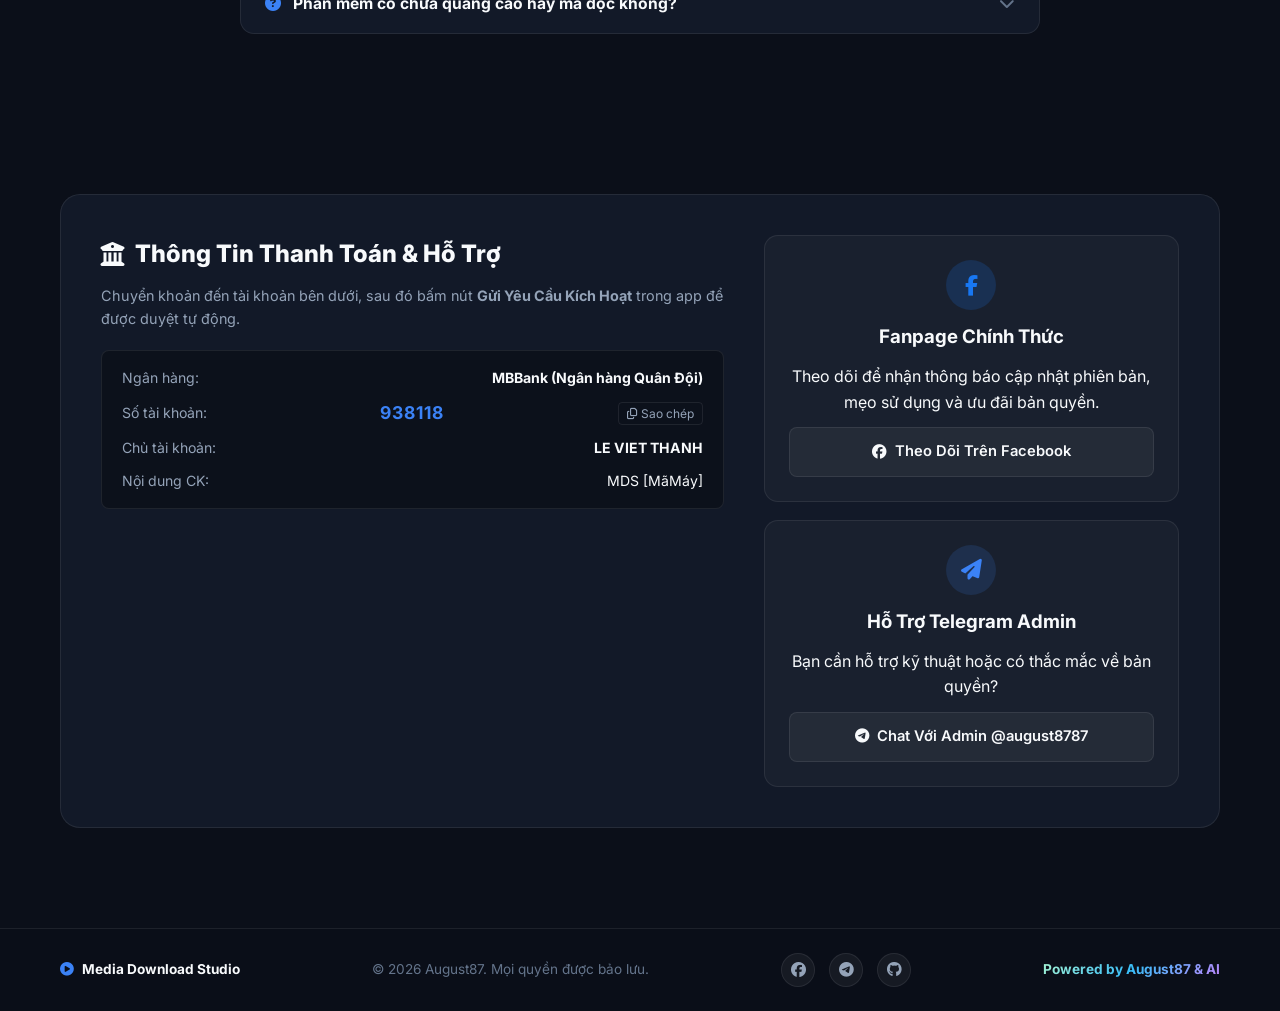
==== commit 55cdcef0: "Point the landing page at the v1.1 release Download buttons, script.js, JSON-LD softwareVersion/down" ====
--- a/public/index.html
+++ b/public/index.html
@@ -55,8 +55,8 @@
           "name": "Media Download Studio",
           "operatingSystem": "Windows 10, Windows 11, Windows 8",
           "applicationCategory": "MultimediaApplication",
-          "downloadUrl": "https://github.com/tuongotpho/media_dl/releases/download/v1.0.0/MediaDownloadStudio_v1.0.zip",
-          "softwareVersion": "1.0.0",
+          "downloadUrl": "https://github.com/tuongotpho/media_dl/releases/download/v1.1/MediaDownloadStudio_v1.1.zip",
+          "softwareVersion": "1.1.0",
           "description": "Phần mềm tải video 4K/8K và MP3 tốc độ cao từ YouTube, TikTok không logo, Facebook, Instagram & 1.000+ trang web.",
           "sameAs": [
             "https://www.facebook.com/mediadownloadfree/",
@@ -133,7 +133,7 @@
                 <a href="#support">Liên Hệ</a>
             </nav>
             <div class="header-cta">
-                <a href="https://github.com/tuongotpho/media_dl/releases/download/v1.0.0/MediaDownloadStudio_v1.0.zip" class="btn-primary btn-glow btn-download-app" target="_blank" rel="noopener">
+                <a href="https://github.com/tuongotpho/media_dl/releases/download/v1.1/MediaDownloadStudio_v1.1.zip" class="btn-primary btn-glow btn-download-app" target="_blank" rel="noopener">
                     <i class="fa-solid fa-download"></i> Tải Ngay (Miễn Phí Vĩnh Viễn)
                 </a>
             </div>
@@ -146,7 +146,7 @@
             <div class="hero-content">
                 <div class="hero-badge">
                     <span class="pulse-dot"></span>
-                    <span>Phiên Bản 1.0.0 • Tốc Độ Tối Đa</span>
+                    <span>Phiên Bản 1.1 • Tốc Độ Tối Đa</span>
                 </div>
                 <h1 class="hero-title">
                     Tải Video <span class="gradient-text">4K / 8K & MP3</span> Tốc Độ Cao Từ 1.000+ Trang Web
@@ -155,8 +155,8 @@
                     Giải pháp tải media chuyên nghiệp cho Windows. Tải video YouTube, TikTok không logo, Facebook, Instagram sắc nét nhất chỉ với 1 cú nhấp chuột.
                 </p>
                 <div class="hero-buttons">
-                    <a href="https://github.com/tuongotpho/media_dl/releases/download/v1.0.0/MediaDownloadStudio_v1.0.zip" class="btn-primary btn-lg btn-glow btn-download-app" target="_blank" rel="noopener">
-                        <i class="fa-solid fa-rocket"></i> Tải Về Windows (v1.0.0)
+                    <a href="https://github.com/tuongotpho/media_dl/releases/download/v1.1/MediaDownloadStudio_v1.1.zip" class="btn-primary btn-lg btn-glow btn-download-app" target="_blank" rel="noopener">
+                        <i class="fa-solid fa-rocket"></i> Tải Về Windows (v1.1)
                     </a>
                     <a href="#pricing" class="btn-outline btn-lg">
                         <i class="fa-solid fa-tags"></i> Xem Bảng Giá Gói
@@ -329,7 +329,7 @@
                         <li><i class="fa-solid fa-check"></i> Tải từng file một</li>
                         <li><i class="fa-solid fa-check"></i> Không quảng cáo, không giới hạn số lần tải</li>
                     </ul>
-                    <a href="https://github.com/tuongotpho/media_dl/releases/download/v1.0.0/MediaDownloadStudio_v1.0.zip" class="btn-outline btn-block btn-download-app" target="_blank" rel="noopener">
+                    <a href="https://github.com/tuongotpho/media_dl/releases/download/v1.1/MediaDownloadStudio_v1.1.zip" class="btn-outline btn-block btn-download-app" target="_blank" rel="noopener">
                         <i class="fa-solid fa-download"></i> Tải Về Miễn Phí
                     </a>
                 </div>
